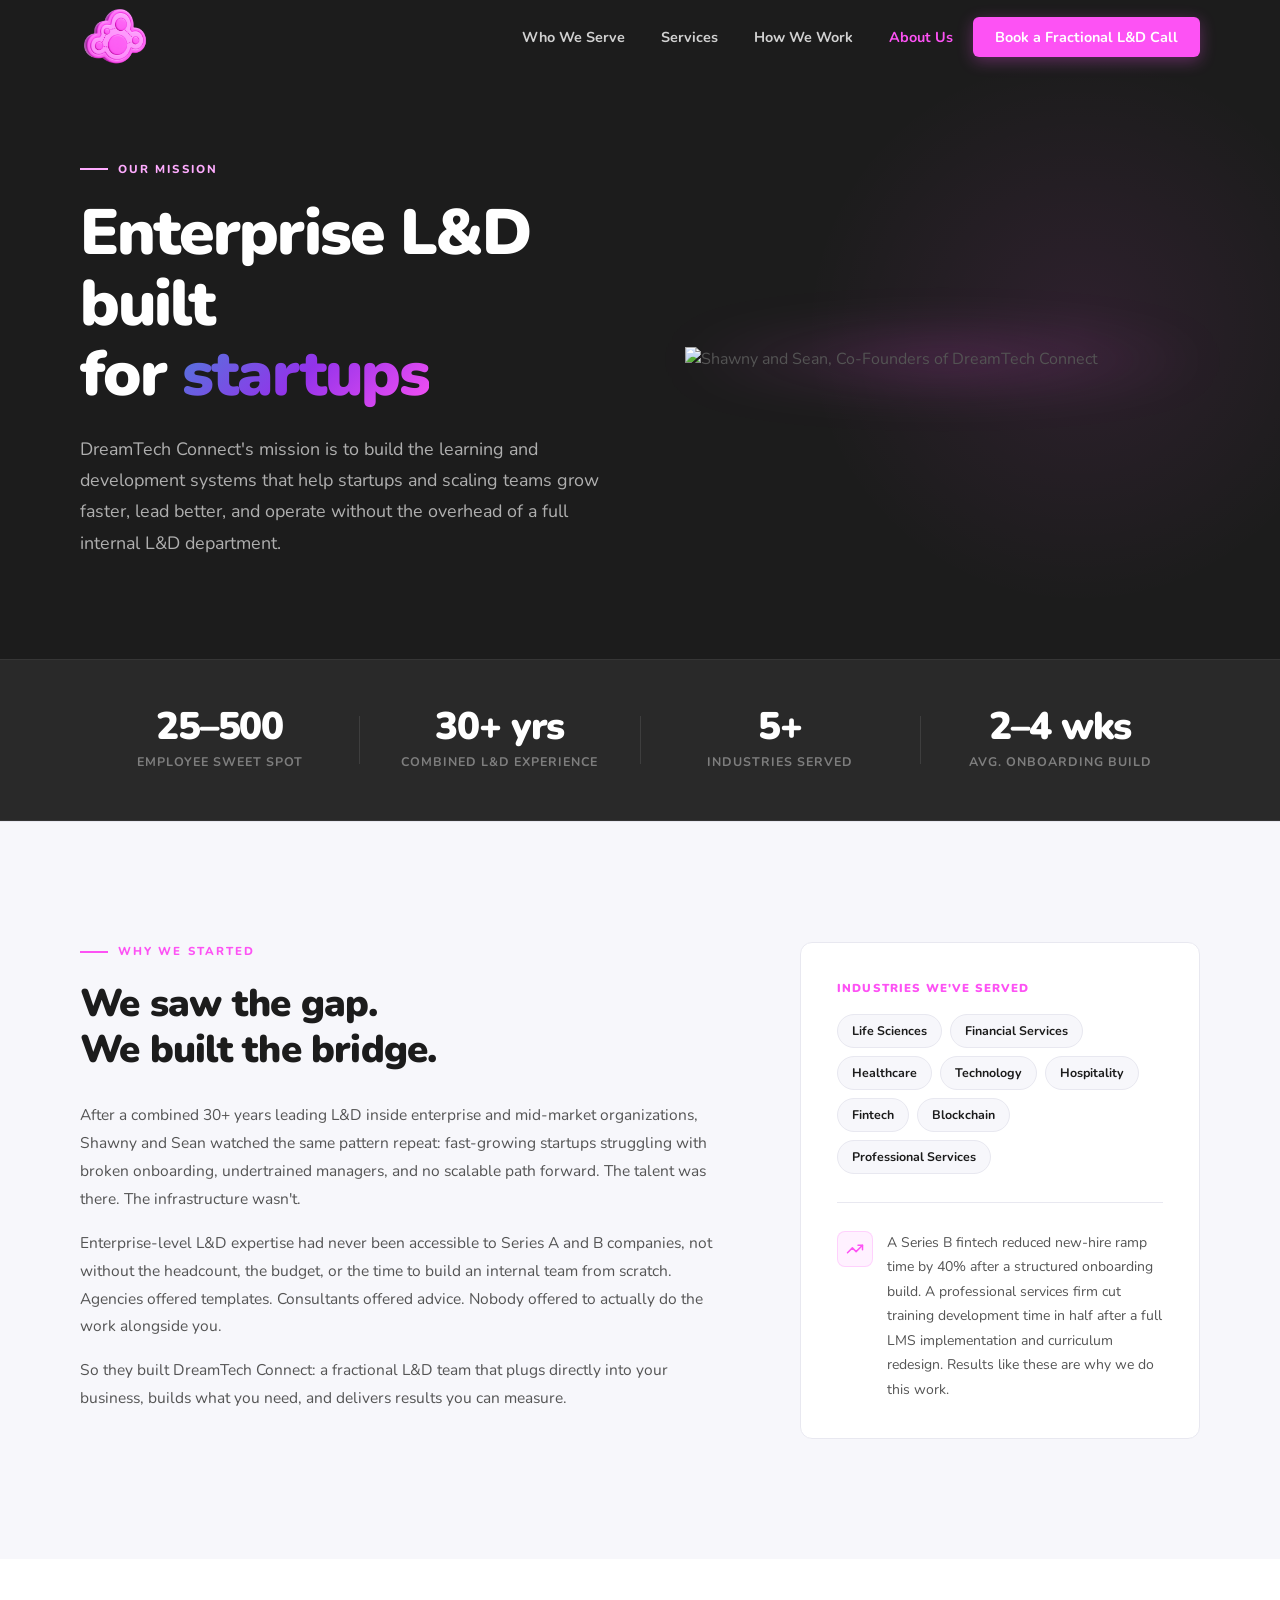
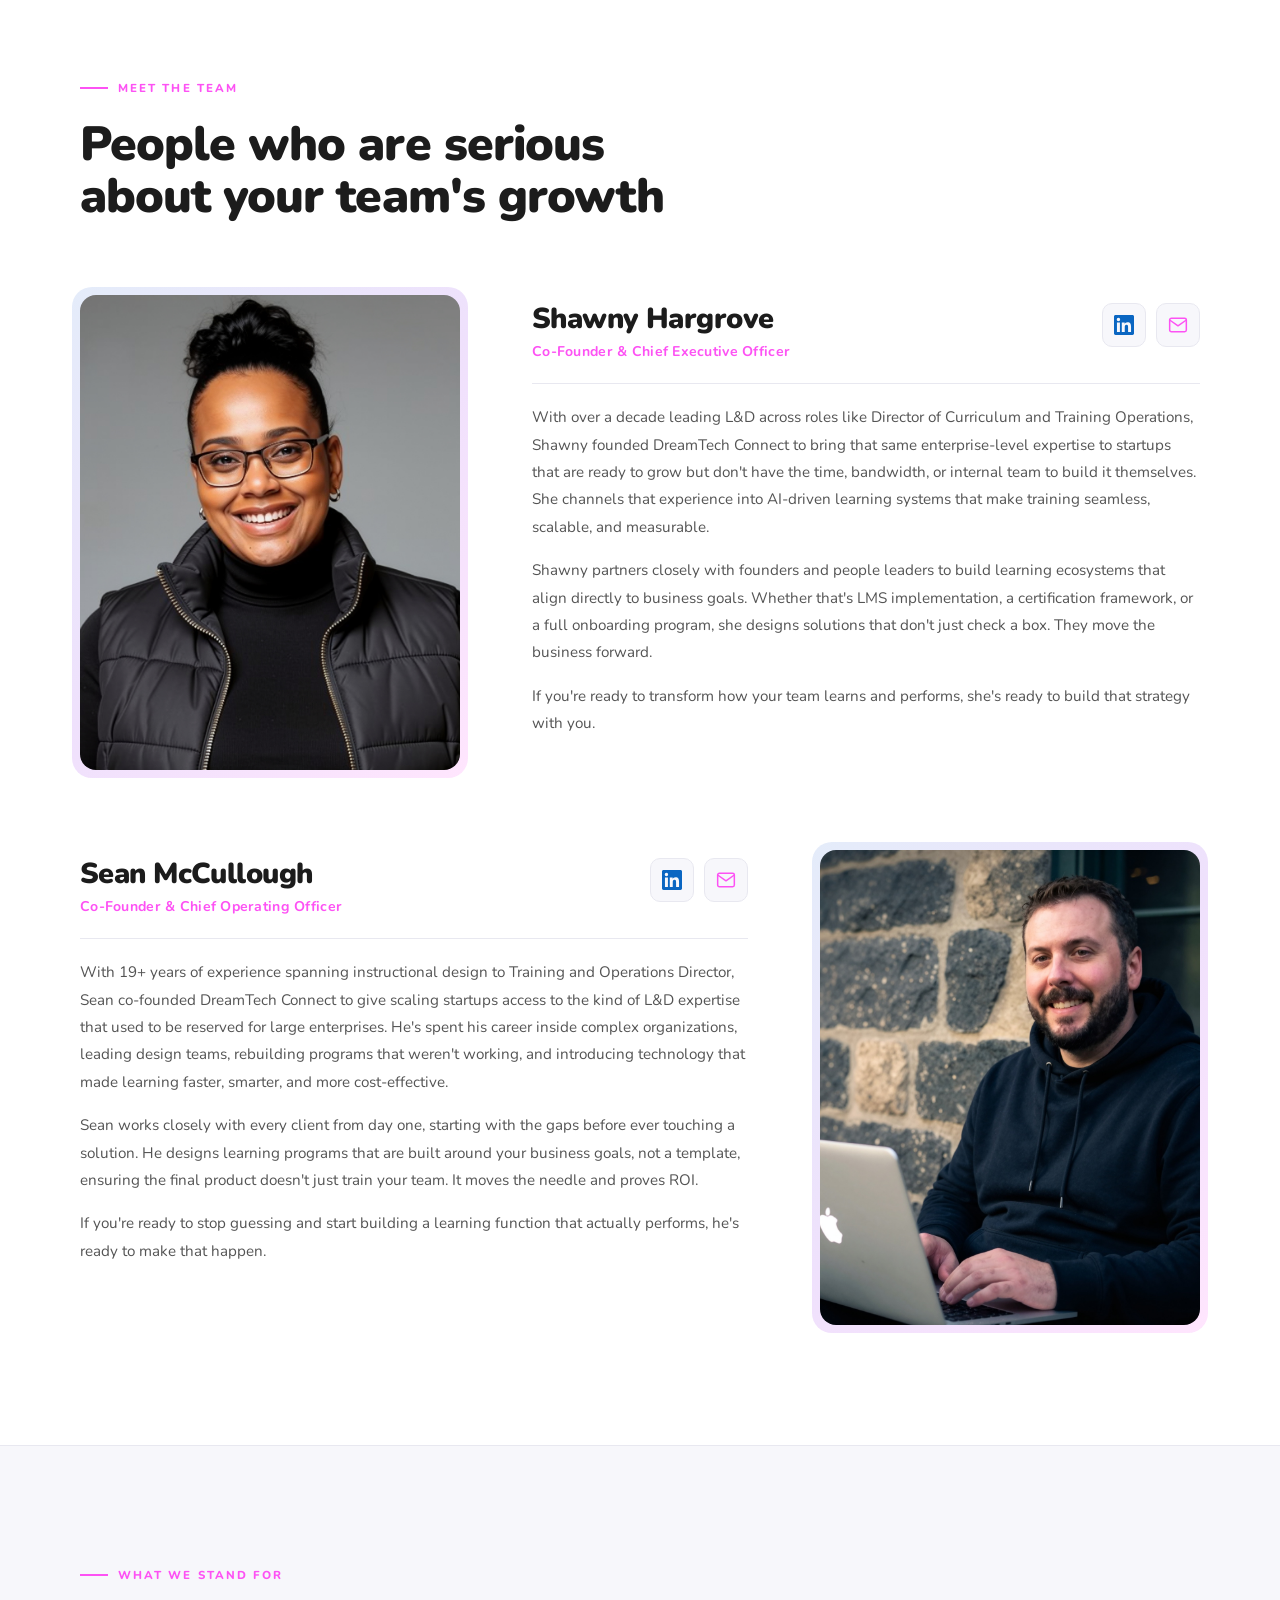
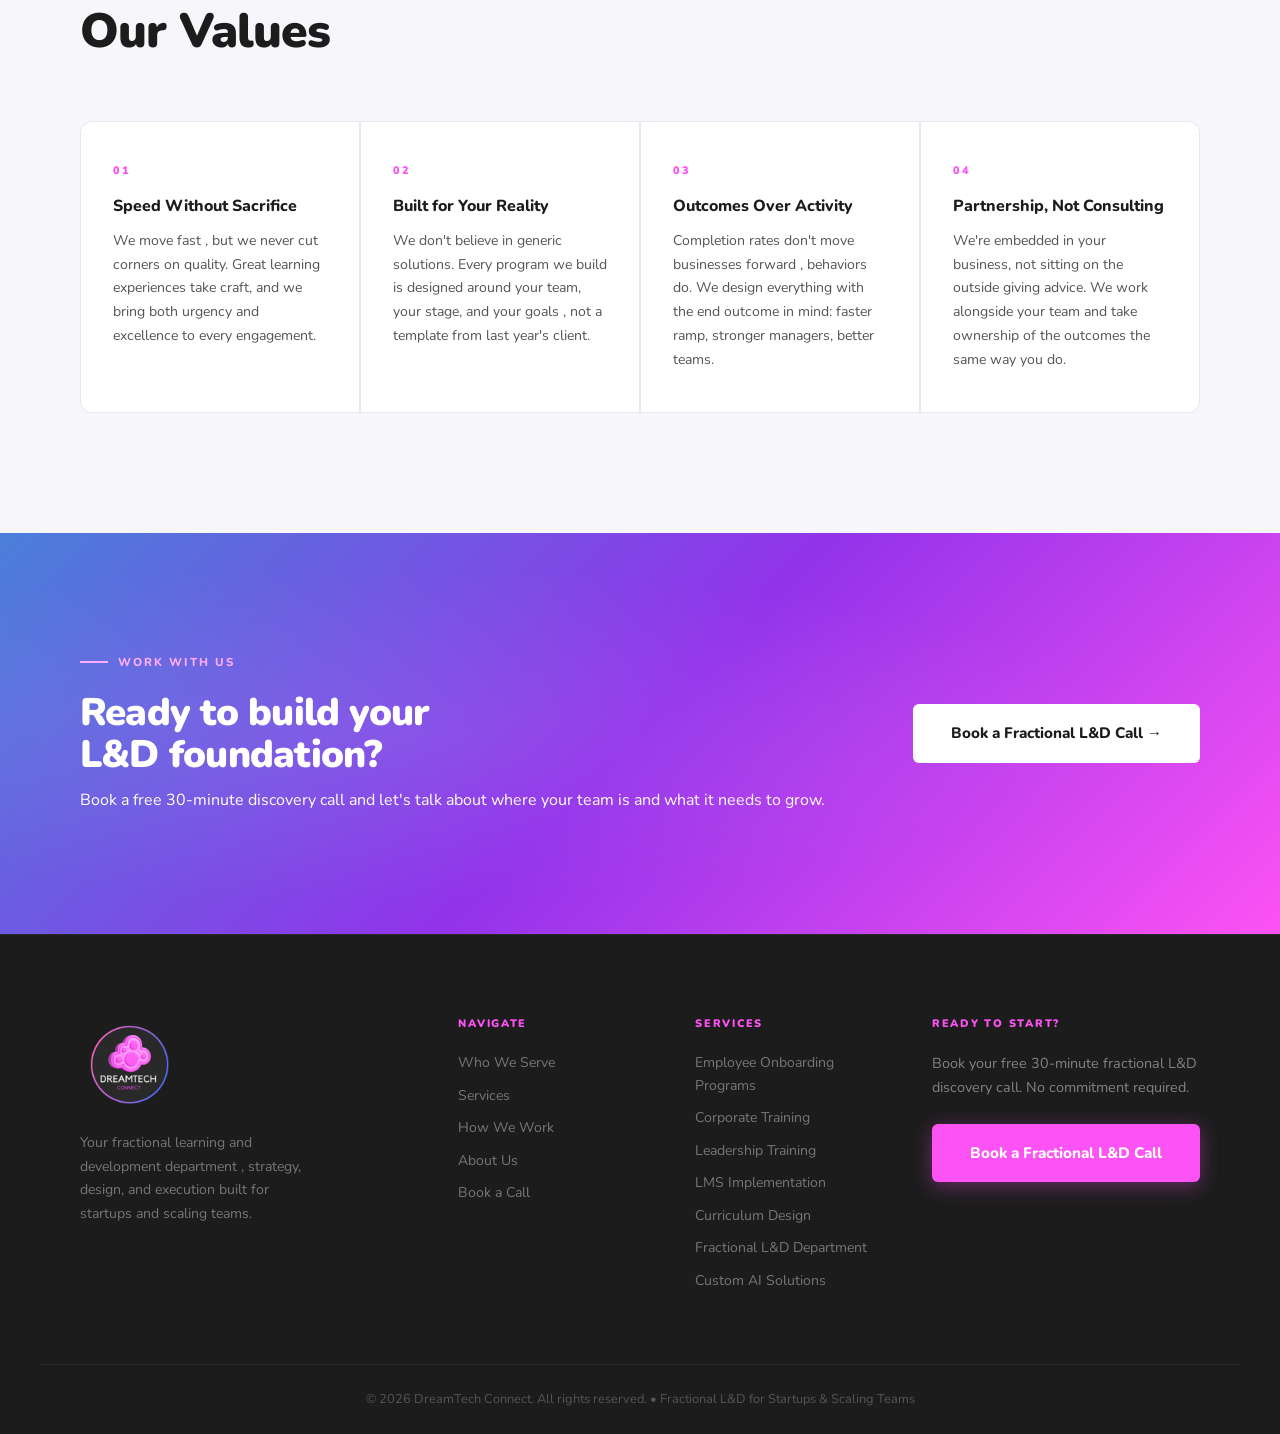
==== about.html @ 6c713206 "Replace healthcare example with professional services outcome Co-Authored-By: Claude Sonnet 4.6 <nor" ====
<!DOCTYPE html>
<html lang="en">
<head>
  <meta charset="UTF-8" />
  <meta name="viewport" content="width=device-width, initial-scale=1.0" />
  <title>About Us | DreamTech Connect</title>
  <meta name="description" content="Meet the team behind DreamTech Connect , fractional L&D experts helping startups and scaling teams build learning infrastructure that drives real growth." />
  <link rel="preconnect" href="https://fonts.googleapis.com" />
  <link rel="preconnect" href="https://fonts.gstatic.com" crossorigin />
  <link href="https://fonts.googleapis.com/css2?family=Nunito:wght@300;400;500;600;700;800;900&display=swap" rel="stylesheet" />
  <link rel="stylesheet" href="Stylesheet.css" />
  <link rel="stylesheet" href="about.css" />
</head>
<body>

  <!-- ===== NAVIGATION ===== -->
  <nav class="nav" id="nav">
    <div class="nav-inner">
      <a href="index.html" class="nav-logo">
        <img src="Images/DTC Logo FrontAngle.png" alt="DreamTech Connect" />
      </a>
      <button class="nav-toggle" id="navToggle" aria-label="Toggle menu">
        <span></span><span></span><span></span>
      </button>
      <ul class="nav-links" id="navLinks">
        <li><a href="index.html#who">Who We Serve</a></li>
        <li><a href="index.html#services">Services</a></li>
        <li><a href="index.html#how">How We Work</a></li>
        <li><a href="about.html" class="active">About Us</a></li>
        <li><a href="index.html#book" class="nav-cta">Book a Fractional L&D Call</a></li>
      </ul>
    </div>
  </nav>

  <!-- ===== PAGE HERO ===== -->
  <section class="about-hero">
    <div class="container about-hero-inner">
      <div class="about-hero-copy">
        <p class="eyebrow">Our Mission</p>
        <h1>Enterprise L&D built<br />for <span class="headline-accent">startups</span></h1>
        <p class="about-hero-sub mission-hero-text">
          DreamTech Connect's mission is to build the learning and development systems that help startups and scaling teams grow faster, lead better, and operate without the overhead of a full internal L&D department.
        </p>
      </div>
      <div class="about-hero-photo slide-in-right">
        <div class="hero-photo-glow"></div>
        <img src="Images/Shawny and Sean With DTC logos.svg" alt="Shawny and Sean, Co-Founders of DreamTech Connect" />
      </div>
    </div>
  </section>

  <div class="mission-strip">
    <div class="container mission-inner">
      <div class="mission-stat">
        <span class="stat-num">25–500</span>
        <span class="stat-label">Employee sweet spot</span>
      </div>
      <div class="mission-divider"></div>
      <div class="mission-stat">
        <span class="stat-num">30+ yrs</span>
        <span class="stat-label">Combined L&D experience</span>
      </div>
      <div class="mission-divider"></div>
      <div class="mission-stat">
        <span class="stat-num">5+</span>
        <span class="stat-label">Industries served</span>
      </div>
      <div class="mission-divider"></div>
      <div class="mission-stat">
        <span class="stat-num">2–4 wks</span>
        <span class="stat-label">Avg. onboarding build</span>
      </div>
    </div>
  </div>

  <!-- ===== FOUNDER STORY ===== -->
  <section class="founder-story reveal">
    <div class="container">
      <div class="founder-story-inner">
        <div class="founder-story-text">
          <p class="eyebrow eyebrow-dark">Why We Started</p>
          <h2>We saw the gap.<br />We built the bridge.</h2>
          <p class="founder-p">After a combined 30+ years leading L&D inside enterprise and mid-market organizations, Shawny and Sean watched the same pattern repeat: fast-growing startups struggling with broken onboarding, undertrained managers, and no scalable path forward. The talent was there. The infrastructure wasn't.</p>
          <p class="founder-p">Enterprise-level L&D expertise had never been accessible to Series A and B companies, not without the headcount, the budget, or the time to build an internal team from scratch. Agencies offered templates. Consultants offered advice. Nobody offered to actually do the work alongside you.</p>
          <p class="founder-p">So they built DreamTech Connect: a fractional L&D team that plugs directly into your business, builds what you need, and delivers results you can measure.</p>
        </div>
        <div class="founder-proof">
          <div class="proof-header">Industries we've served</div>
          <div class="proof-tags">
            <span>Life Sciences</span>
            <span>Financial Services</span>
            <span>Healthcare</span>
            <span>Technology</span>
            <span>Hospitality</span>
            <span>Fintech</span>
            <span>Blockchain</span>
            <span>Professional Services</span>
          </div>
          <div class="proof-outcome">
            <div class="proof-outcome-icon">
              <svg viewBox="0 0 24 24" fill="none" stroke="currentColor" stroke-width="2" stroke-linecap="round" stroke-linejoin="round"><polyline points="22 7 13.5 15.5 8.5 10.5 2 17"/><polyline points="16 7 22 7 22 13"/></svg>
            </div>
            <p>A Series B fintech reduced new-hire ramp time by 40% after a structured onboarding build. A professional services firm cut training development time in half after a full LMS implementation and curriculum redesign. Results like these are why we do this work.</p>
          </div>
        </div>
      </div>
    </div>
  </section>

  <!-- ===== TEAM ===== -->
  <section class="team">
    <div class="container">
      <div class="team-header">
        <p class="eyebrow eyebrow-dark">Meet the Team</p>
        <h2>People who are serious<br />about your team's growth</h2>
      </div>

      <div class="team-grid">

        <!-- SHAWNY -->
        <div class="team-card reveal">
          <div class="team-photo-wrap">
            <img src="Images/Shawny Headshoots.jpeg" alt="Shawny Hargrove, DreamTech Connect" class="team-photo" />
          </div>
          <div class="team-info">
            <div class="team-name-row">
              <div>
                <h3 class="team-name">Shawny Hargrove</h3>
                <p class="team-title">Co-Founder &amp; Chief Executive Officer</p>
              </div>
              <div class="social-btns">
                <a href="https://www.linkedin.com/in/shawnyhargrove/" class="linkedin-btn" aria-label="Shawny Hargrove on LinkedIn" target="_blank" rel="noopener noreferrer">
                  <svg viewBox="0 0 24 24" fill="currentColor"><path d="M20.447 20.452h-3.554v-5.569c0-1.328-.027-3.037-1.852-3.037-1.853 0-2.136 1.445-2.136 2.939v5.667H9.351V9h3.414v1.561h.046c.477-.9 1.637-1.85 3.37-1.85 3.601 0 4.267 2.37 4.267 5.455v6.286zM5.337 7.433a2.062 2.062 0 0 1-2.063-2.065 2.064 2.064 0 1 1 2.063 2.065zm1.782 13.019H3.555V9h3.564v11.452zM22.225 0H1.771C.792 0 0 .774 0 1.729v20.542C0 23.227.792 24 1.771 24h20.451C23.2 24 24 23.227 24 22.271V1.729C24 .774 23.2 0 22.222 0h.003z"/></svg>
                </a>
                <a href="mailto:shawny@dreamtechconnect.io" class="email-btn" aria-label="Email Shawny Hargrove">
                  <svg viewBox="0 0 24 24" fill="none" stroke="currentColor" stroke-width="1.8" stroke-linecap="round" stroke-linejoin="round"><path d="M4 4h16c1.1 0 2 .9 2 2v12c0 1.1-.9 2-2 2H4c-1.1 0-2-.9-2-2V6c0-1.1.9-2 2-2z"/><polyline points="22,6 12,13 2,6"/></svg>
                </a>
              </div>
            </div>
            <p class="team-bio">
              With over a decade leading L&D across roles like Director of Curriculum and Training Operations, Shawny founded DreamTech Connect to bring that same enterprise-level expertise to startups that are ready to grow but don't have the time, bandwidth, or internal team to build it themselves. She channels that experience into AI-driven learning systems that make training seamless, scalable, and measurable.
            </p>
            <p class="team-bio">
              Shawny partners closely with founders and people leaders to build learning ecosystems that align directly to business goals. Whether that's LMS implementation, a certification framework, or a full onboarding program, she designs solutions that don't just check a box. They move the business forward.
            </p>
            <p class="team-bio">
              If you're ready to transform how your team learns and performs, she's ready to build that strategy with you.
            </p>
          </div>
        </div>

        <!-- SEAN -->
        <div class="team-card team-card--reverse reveal">
          <div class="team-photo-wrap">
            <img src="Images/Sean Website Picture.jpeg" alt="Sean, DreamTech Connect" class="team-photo" />
          </div>
          <div class="team-info">
            <div class="team-name-row">
              <div>
                <h3 class="team-name">Sean McCullough</h3>
                <p class="team-title">Co-Founder &amp; Chief Operating Officer</p>
              </div>
              <div class="social-btns">
                <a href="https://www.linkedin.com/in/seanmccullough1/" class="linkedin-btn" aria-label="Sean McCullough on LinkedIn" target="_blank" rel="noopener noreferrer">
                  <svg viewBox="0 0 24 24" fill="currentColor"><path d="M20.447 20.452h-3.554v-5.569c0-1.328-.027-3.037-1.852-3.037-1.853 0-2.136 1.445-2.136 2.939v5.667H9.351V9h3.414v1.561h.046c.477-.9 1.637-1.85 3.37-1.85 3.601 0 4.267 2.37 4.267 5.455v6.286zM5.337 7.433a2.062 2.062 0 0 1-2.063-2.065 2.064 2.064 0 1 1 2.063 2.065zm1.782 13.019H3.555V9h3.564v11.452zM22.225 0H1.771C.792 0 0 .774 0 1.729v20.542C0 23.227.792 24 1.771 24h20.451C23.2 24 24 23.227 24 22.271V1.729C24 .774 23.2 0 22.222 0h.003z"/></svg>
                </a>
                <a href="mailto:sean@dreamtechconnect.io" class="email-btn" aria-label="Email Sean McCullough">
                  <svg viewBox="0 0 24 24" fill="none" stroke="currentColor" stroke-width="1.8" stroke-linecap="round" stroke-linejoin="round"><path d="M4 4h16c1.1 0 2 .9 2 2v12c0 1.1-.9 2-2 2H4c-1.1 0-2-.9-2-2V6c0-1.1.9-2 2-2z"/><polyline points="22,6 12,13 2,6"/></svg>
                </a>
              </div>
            </div>
            <p class="team-bio">
              With 19+ years of experience spanning instructional design to Training and Operations Director, Sean co-founded DreamTech Connect to give scaling startups access to the kind of L&D expertise that used to be reserved for large enterprises. He's spent his career inside complex organizations, leading design teams, rebuilding programs that weren't working, and introducing technology that made learning faster, smarter, and more cost-effective.
            </p>
            <p class="team-bio">
              Sean works closely with every client from day one, starting with the gaps before ever touching a solution. He designs learning programs that are built around your business goals, not a template, ensuring the final product doesn't just train your team. It moves the needle and proves ROI.
            </p>
            <p class="team-bio">
              If you're ready to stop guessing and start building a learning function that actually performs, he's ready to make that happen.
            </p>
          </div>
        </div>

      </div>
    </div>
  </section>

  <!-- ===== OUR VALUES ===== -->
  <section class="values">
    <div class="container">
      <div class="values-header">
        <p class="eyebrow eyebrow-dark">What We Stand For</p>
        <h2>Our Values</h2>
      </div>
      <div class="values-grid">

        <div class="value-item reveal">
          <div class="value-num">01</div>
          <h3>Speed Without Sacrifice</h3>
          <p>We move fast , but we never cut corners on quality. Great learning experiences take craft, and we bring both urgency and excellence to every engagement.</p>
        </div>

        <div class="value-item reveal">
          <div class="value-num">02</div>
          <h3>Built for Your Reality</h3>
          <p>We don't believe in generic solutions. Every program we build is designed around your team, your stage, and your goals , not a template from last year's client.</p>
        </div>

        <div class="value-item reveal">
          <div class="value-num">03</div>
          <h3>Outcomes Over Activity</h3>
          <p>Completion rates don't move businesses forward , behaviors do. We design everything with the end outcome in mind: faster ramp, stronger managers, better teams.</p>
        </div>

        <div class="value-item reveal">
          <div class="value-num">04</div>
          <h3>Partnership, Not Consulting</h3>
          <p>We're embedded in your business, not sitting on the outside giving advice. We work alongside your team and take ownership of the outcomes the same way you do.</p>
        </div>

      </div>
    </div>
  </section>

  <!-- ===== CTA ===== -->
  <section class="about-cta">
    <div class="container about-cta-inner">
      <div>
        <p class="eyebrow">Work With Us</p>
        <h2>Ready to build your<br />L&amp;D foundation?</h2>
        <p style="color: #ffffff;">Book a free 30-minute discovery call and let's talk about where your team is and what it needs to grow.</p>
      </div>
      <a href="index.html#book" class="btn btn-white">Book a Fractional L&amp;D Call &rarr;</a>
    </div>
  </section>

  <!-- ===== FOOTER ===== -->
  <footer class="footer">
    <div class="container footer-inner">
      <div class="footer-brand">
        <img src="Images/This the One! DTC Logo.png" alt="DreamTech Connect" />
        <p>Your fractional learning and development department , strategy, design, and execution built for startups and scaling teams.</p>
      </div>
      <div class="footer-col">
        <h4>Navigate</h4>
        <ul>
          <li><a href="index.html#who">Who We Serve</a></li>
          <li><a href="index.html#services">Services</a></li>
          <li><a href="index.html#how">How We Work</a></li>
          <li><a href="about.html">About Us</a></li>
          <li><a href="index.html#book">Book a Call</a></li>
        </ul>
      </div>
      <div class="footer-col">
        <h4>Services</h4>
        <ul>
          <li>Employee Onboarding Programs</li>
          <li>Corporate Training</li>
          <li>Leadership Training</li>
          <li>LMS Implementation</li>
          <li>Curriculum Design</li>
          <li>Fractional L&amp;D Department</li>
          <li>Custom AI Solutions</li>
        </ul>
      </div>
      <div class="footer-col footer-cta-col">
        <h4>Ready to Start?</h4>
        <p>Book your free 30-minute fractional L&D discovery call. No commitment required.</p>
        <a href="index.html#book" class="btn btn-pink">Book a Fractional L&amp;D Call</a>
      </div>
    </div>
    <div class="footer-bottom">
      <div class="container">
        <p>&copy; 2026 DreamTech Connect. All rights reserved. &bull; Fractional L&D for Startups &amp; Scaling Teams</p>
      </div>
    </div>
  </footer>

  <script>
    const nav = document.getElementById('nav');
    window.addEventListener('scroll', () => {
      nav.classList.toggle('scrolled', window.scrollY > 40);
    });
    // On about page, nav starts scrolled (white bg) since hero is not dark
    nav.classList.add('scrolled');

    const toggle = document.getElementById('navToggle');
    const links = document.getElementById('navLinks');
    toggle.addEventListener('click', () => {
      links.classList.toggle('open');
      toggle.classList.toggle('active');
    });
    document.querySelectorAll('.nav-links a').forEach(a => {
      a.addEventListener('click', () => {
        links.classList.remove('open');
        toggle.classList.remove('active');
      });
    });

    const observer = new IntersectionObserver(entries => {
      entries.forEach(e => {
        if (e.isIntersecting) {
          e.target.classList.add('visible');
          observer.unobserve(e.target);
        }
      });
    }, { threshold: 0.1 });
    document.querySelectorAll('.reveal, .slide-in-right').forEach(el => observer.observe(el));
  </script>

</body>
</html>
---- Stylesheet.css ----
/* =============================================
   DREAMTECH CONNECT — Premium Redesign
   Colors: #fd52f4 | #ffacff | #292929 | #545454
   Font: Nunito
   ============================================= */

/* ---- RESET ---- */
*, *::before, *::after { box-sizing: border-box; margin: 0; padding: 0; }
html { scroll-behavior: smooth; }
img { max-width: 100%; display: block; }
a { text-decoration: none; color: inherit; }
ul { list-style: none; }

/* ---- TOKENS ---- */
:root {
  --pink:         #fd52f4;
  --pink-light:   #ffacff;
  --dark:         #1c1c1c;
  --dark-2:       #292929;
  --text:         #545454;
  --text-light:   #888899;
  --white:        #ffffff;
  --off-white:    #f7f7fb;
  --border:       #e8e8f0;
  --grad:         linear-gradient(135deg, #4a7fda 0%, #9333ea 50%, #fd52f4 100%);

  --font:         'Nunito', 'Helvetica Neue', Arial, sans-serif;
  --radius:       12px;
  --ease:         cubic-bezier(0.4, 0, 0.2, 1);
  --section:      120px;
  --container:    1200px;
}

body {
  font-family: var(--font);
  color: var(--text);
  background: var(--white);
  line-height: 1.6;
  -webkit-font-smoothing: antialiased;
  overflow-x: hidden;
}

/* ---- CONTAINER ---- */
.container {
  max-width: var(--container);
  margin: 0 auto;
  padding: 0 40px;
}

/* ---- EYEBROW ---- */
.eyebrow {
  display: flex;
  align-items: center;
  gap: 10px;
  font-size: 0.72rem;
  font-weight: 800;
  letter-spacing: 0.18em;
  text-transform: uppercase;
  color: var(--pink-light);
  margin-bottom: 20px;
}
.eyebrow::before {
  content: '';
  display: block;
  width: 28px;
  height: 2px;
  background: var(--pink);
  flex-shrink: 0;
}
.eyebrow-dark {
  color: var(--pink);
}

/* ---- HEADINGS ---- */
h2 {
  font-size: clamp(2rem, 4vw, 3rem);
  font-weight: 900;
  color: var(--dark);
  line-height: 1.1;
  letter-spacing: -0.02em;
}

/* ---- BUTTONS ---- */
.btn {
  display: inline-flex;
  align-items: center;
  justify-content: center;
  padding: 15px 36px;
  font-family: var(--font);
  font-size: 0.95rem;
  font-weight: 800;
  border-radius: 6px;
  cursor: pointer;
  border: 2px solid transparent;
  transition: all 0.25s var(--ease);
  white-space: nowrap;
}

.btn-white {
  background: var(--white);
  color: var(--dark);
}
.btn-white:hover {
  background: var(--off-white);
  transform: translateY(-2px);
  box-shadow: 0 8px 32px rgba(0,0,0,0.15);
}

.btn-ghost {
  background: transparent;
  color: rgba(255,255,255,0.85);
  border-color: rgba(255,255,255,0.3);
}
.btn-ghost:hover {
  border-color: rgba(255,255,255,0.7);
  color: var(--white);
  background: rgba(255,255,255,0.07);
}

.btn-pink {
  background: var(--pink);
  color: var(--white);
  box-shadow: 0 4px 20px rgba(253,82,244,0.35);
}
.btn-pink:hover {
  transform: translateY(-2px);
  box-shadow: 0 10px 36px rgba(253,82,244,0.5);
  background: #e040e8;
}

.btn.full-width { width: 100%; }

/* ---- LINK ARROW ---- */
.link-arrow {
  display: inline-flex;
  align-items: center;
  font-size: 0.95rem;
  font-weight: 800;
  color: var(--pink);
  transition: gap 0.2s var(--ease);
  gap: 6px;
}
.link-arrow:hover { gap: 12px; }

/* ---- REVEAL ANIMATION ---- */
.reveal {
  opacity: 0;
  transform: translateY(28px);
  transition: opacity 0.6s var(--ease), transform 0.6s var(--ease);
}
.reveal.visible {
  opacity: 1;
  transform: translateY(0);
}
.reveal:nth-child(2) { transition-delay: 0.1s; }
.reveal:nth-child(3) { transition-delay: 0.2s; }
.reveal:nth-child(4) { transition-delay: 0.05s; }
.reveal:nth-child(5) { transition-delay: 0.15s; }
.reveal:nth-child(6) { transition-delay: 0.25s; }


/* ==============================================
   NAVIGATION
   ============================================== */
.nav {
  position: fixed;
  top: 0; left: 0; right: 0;
  z-index: 100;
  height: 76px;
  display: flex;
  align-items: center;
  background: rgba(28, 28, 28, 0.0);
  transition: background 0.4s var(--ease), box-shadow 0.4s var(--ease);
}

.nav.scrolled {
  background: rgba(255, 255, 255, 0.96);
  backdrop-filter: blur(16px);
  -webkit-backdrop-filter: blur(16px);
  box-shadow: 0 1px 0 var(--border);
}

/* Logo: white on dark hero, dark once scrolled */
.nav-logo img {
  height: 72px;
  width: auto;
  filter: brightness(1);
  transition: filter 0.3s;
}
.nav.scrolled .nav-logo img {
  filter: brightness(1);
}

.nav-inner {
  max-width: var(--container);
  margin: 0 auto;
  padding: 0 40px;
  width: 100%;
  display: flex;
  align-items: center;
  justify-content: space-between;
  gap: 32px;
}

.nav-links {
  display: flex;
  align-items: center;
  gap: 4px;
}

.nav-links li a {
  font-size: 0.9rem;
  font-weight: 700;
  color: rgba(255,255,255,0.8);
  padding: 8px 16px;
  border-radius: 6px;
  transition: all 0.2s var(--ease);
}
.nav-links li a:hover {
  color: var(--white);
  background: rgba(255,255,255,0.1);
}

/* Once scrolled, invert link colors */
.nav.scrolled .nav-links li a {
  color: var(--text);
}
.nav.scrolled .nav-links li a:hover {
  color: var(--dark);
  background: var(--off-white);
}

.nav-cta {
  background: var(--pink) !important;
  color: var(--white) !important;
  padding: 10px 22px !important;
  border-radius: 6px !important;
  box-shadow: 0 4px 16px rgba(253,82,244,0.3);
}
.nav-cta:hover {
  background: #e040e8 !important;
  box-shadow: 0 6px 24px rgba(253,82,244,0.45) !important;
  transform: translateY(-1px);
}

.nav-toggle {
  display: none;
  flex-direction: column;
  gap: 5px;
  background: none;
  border: none;
  cursor: pointer;
  padding: 4px;
}
.nav-toggle span {
  display: block;
  width: 22px;
  height: 2px;
  background: var(--white);
  border-radius: 2px;
  transition: all 0.25s var(--ease);
}
.nav.scrolled .nav-toggle span { background: var(--dark); }
.nav-toggle.active span:nth-child(1) { transform: translateY(7px) rotate(45deg); }
.nav-toggle.active span:nth-child(2) { opacity: 0; }
.nav-toggle.active span:nth-child(3) { transform: translateY(-7px) rotate(-45deg); }


/* ==============================================
   HERO
   ============================================== */
.hero {
  min-height: 100vh;
  background: var(--dark);
  display: flex;
  flex-direction: column;
  justify-content: center;
  padding: 120px 40px 80px;
  position: relative;
  overflow: hidden;
}

/* Subtle gradient blob behind logo */
.hero-bg-glow {
  position: absolute;
  width: 700px;
  height: 700px;
  border-radius: 50%;
  background: radial-gradient(circle, rgba(253,82,244,0.1) 0%, rgba(147,51,234,0.06) 40%, transparent 70%);
  right: -100px;
  top: 50%;
  transform: translateY(-50%);
  pointer-events: none;
}

.hero-inner {
  max-width: var(--container);
  margin: 0 auto;
  width: 100%;
  display: flex;
  align-items: center;
  gap: 80px;
}

.hero-copy {
  flex: 1 1 55%;
}

.hero-copy h1 {
  font-size: clamp(3rem, 5.5vw, 5rem);
  font-weight: 900;
  color: var(--white);
  line-height: 1.08;
  letter-spacing: -0.03em;
  margin-bottom: 28px;
}

.dot { color: var(--pink); }

.headline-accent {
  background: var(--grad);
  -webkit-background-clip: text;
  -webkit-text-fill-color: transparent;
  background-clip: text;
}

.hero-sub {
  font-size: 1.1rem;
  color: rgba(255,255,255,0.65);
  line-height: 1.75;
  max-width: 480px;
  margin-bottom: 40px;
}

.hero-actions {
  display: flex;
  align-items: center;
  gap: 16px;
  flex-wrap: wrap;
}

.hero-visual {
  flex: 0 0 auto;
  position: relative;
  display: flex;
  align-items: center;
  justify-content: center;
}

.hero-glow-ring {
  position: absolute;
  width: 340px;
  height: 340px;
  border-radius: 50%;
  border: 1px solid rgba(253,82,244,0.2);
  box-shadow:
    0 0 60px rgba(253,82,244,0.15),
    inset 0 0 60px rgba(253,82,244,0.05);
}

.hero-logo {
  width: 260px;
  height: 260px;
  object-fit: contain;
  position: relative;
  z-index: 1;
  filter: drop-shadow(0 0 48px rgba(253,82,244,0.3));
}

.hero-scroll-hint {
  position: absolute;
  bottom: 36px;
  left: 50%;
  transform: translateX(-50%);
  display: flex;
  flex-direction: column;
  align-items: center;
  gap: 10px;
}
.hero-scroll-hint span {
  font-size: 0.68rem;
  font-weight: 800;
  letter-spacing: 0.2em;
  text-transform: uppercase;
  color: rgba(255,255,255,0.35);
}
.scroll-line {
  width: 1px;
  height: 48px;
  background: linear-gradient(to bottom, rgba(255,255,255,0.35), transparent);
  animation: scrollDrop 1.8s ease-in-out infinite;
}
@keyframes scrollDrop {
  0%, 100% { transform: scaleY(1); opacity: 1; }
  50% { transform: scaleY(0.5); opacity: 0.4; }
}


/* ==============================================
   MARQUEE STRIP
   ============================================== */
.marquee-wrap {
  background: var(--dark-2);
  border-top: 1px solid rgba(255,255,255,0.06);
  border-bottom: 1px solid rgba(255,255,255,0.06);
  overflow: hidden;
  padding: 16px 0;
  white-space: nowrap;
}

.marquee-track {
  display: inline-flex;
  gap: 0;
  animation: marquee 28s linear infinite;
}

.marquee-track span {
  font-size: 0.78rem;
  font-weight: 800;
  letter-spacing: 0.12em;
  text-transform: uppercase;
  color: rgba(255,255,255,0.35);
  padding: 0 28px;
}
.marquee-track .sep {
  color: var(--pink);
  opacity: 0.5;
  padding: 0;
}

@keyframes marquee {
  from { transform: translateX(0); }
  to   { transform: translateX(-50%); }
}


/* ==============================================
   THE PROBLEM
   ============================================== */
.problem {
  padding: var(--section) 0;
  background: var(--white);
}

.problem-inner {
  display: grid;
  grid-template-columns: 1fr 1fr;
  gap: 100px;
  align-items: start;
}

.problem-left h2 {
  font-size: clamp(2rem, 3.5vw, 2.8rem);
  color: var(--dark);
  margin-bottom: 24px;
}
.problem-left h2 em {
  font-style: italic;
  background: var(--grad);
  -webkit-background-clip: text;
  -webkit-text-fill-color: transparent;
  background-clip: text;
}

.problem-statement {
  font-size: 1.05rem;
  color: var(--text);
  line-height: 1.75;
  margin-bottom: 32px;
  max-width: 420px;
}

.problem-right {
  display: flex;
  flex-direction: column;
  gap: 0;
}

.problem-item {
  display: flex;
  gap: 24px;
  padding: 32px 0;
  border-bottom: 1px solid var(--border);
}
.problem-item:first-child { border-top: 1px solid var(--border); }

.problem-num {
  font-size: 0.7rem;
  font-weight: 900;
  letter-spacing: 0.1em;
  color: var(--pink);
  padding-top: 4px;
  flex-shrink: 0;
  width: 24px;
}

.problem-text h3 {
  font-size: 1rem;
  font-weight: 800;
  color: var(--dark);
  margin-bottom: 8px;
}
.problem-text p {
  font-size: 0.9rem;
  color: var(--text);
  line-height: 1.7;
}


/* ==============================================
   SERVICES
   ============================================== */
.services {
  padding: var(--section) 0;
  background: var(--off-white);
  border-top: 1px solid var(--border);
}

.services-header {
  display: flex;
  align-items: flex-start;
  justify-content: space-between;
  gap: 60px;
  margin-bottom: 72px;
}

.services-header h2 { flex-shrink: 0; }

.services-intro {
  font-size: 1.05rem;
  color: var(--text);
  line-height: 1.75;
  max-width: 480px;
  padding-top: 40px;
}

.services-grid {
  display: grid;
  grid-template-columns: repeat(3, 1fr);
  gap: 2px;
  background: var(--border);
  border: 1px solid var(--border);
  border-radius: var(--radius);
  overflow: hidden;
  margin-bottom: 2px;
}

.service-item {
  background: var(--white);
  padding: 44px 36px;
  position: relative;
  transition: background 0.2s var(--ease);
}
.service-item:hover {
  background: #fdf5ff;
}

.service-num {
  font-size: 0.68rem;
  font-weight: 900;
  letter-spacing: 0.14em;
  color: var(--pink);
  margin-bottom: 16px;
}

.service-item h3 {
  font-size: 1.05rem;
  font-weight: 800;
  color: var(--dark);
  line-height: 1.3;
  margin-bottom: 12px;
}

.service-item > p {
  font-size: 0.88rem;
  color: var(--text);
  line-height: 1.7;
}

.service-badge {
  position: absolute;
  top: 20px;
  right: 20px;
  font-size: 0.65rem;
  font-weight: 900;
  letter-spacing: 0.1em;
  text-transform: uppercase;
  color: var(--pink);
  background: rgba(253,82,244,0.08);
  padding: 4px 12px;
  border-radius: 50px;
  border: 1px solid rgba(253,82,244,0.2);
}

/* AI Card — featured, full-width, dark */
.ai-service {
  background: var(--dark);
  border-radius: var(--radius);
  padding: 56px 60px;
  display: grid;
  grid-template-columns: 1fr 1fr;
  gap: 80px;
  align-items: center;
  margin-top: 24px;
  position: relative;
  overflow: hidden;
}

.ai-service::before {
  content: '';
  position: absolute;
  width: 500px; height: 500px;
  border-radius: 50%;
  background: radial-gradient(circle, rgba(253,82,244,0.1) 0%, transparent 65%);
  right: -100px; top: 50%;
  transform: translateY(-50%);
  pointer-events: none;
}

.ai-service .service-num {
  color: var(--pink);
  margin-bottom: 12px;
}

.ai-service-left h3 {
  font-size: clamp(1.3rem, 2vw, 1.7rem);
  font-weight: 900;
  color: var(--white);
  line-height: 1.25;
  letter-spacing: -0.02em;
  margin-bottom: 16px;
}

.ai-service-left > p {
  font-size: 0.95rem;
  color: rgba(255,255,255,0.6);
  line-height: 1.75;
}

.ai-service-right ul {
  display: flex;
  flex-direction: column;
  gap: 14px;
  margin-bottom: 36px;
}

.ai-service-right li {
  font-size: 0.9rem;
  color: rgba(255,255,255,0.65);
  padding-left: 20px;
  position: relative;
  line-height: 1.5;
}
.ai-service-right li::before {
  content: '';
  position: absolute;
  left: 0;
  top: 9px;
  width: 6px;
  height: 6px;
  border-radius: 50%;
  background: var(--pink);
}


/* ==============================================
   WHY DREAMTECH
   ============================================== */
.why {
  padding: var(--section) 0;
  background: var(--dark);
  position: relative;
  overflow: hidden;
}

.why::before {
  content: '';
  position: absolute;
  width: 800px; height: 800px;
  border-radius: 50%;
  background: radial-gradient(circle, rgba(253,82,244,0.05) 0%, transparent 65%);
  left: -300px; top: 50%;
  transform: translateY(-50%);
  pointer-events: none;
}

.why-header {
  margin-bottom: 72px;
  display: flex;
  gap: 100px;
  align-items: flex-end;
}

.why-header h2 {
  color: var(--white);
  font-size: clamp(2rem, 3.5vw, 2.8rem);
  flex-shrink: 0;
}

.why-grid {
  display: grid;
  grid-template-columns: repeat(3, 1fr);
  gap: 1px;
  background: rgba(255,255,255,0.06);
  border: 1px solid rgba(255,255,255,0.06);
  border-radius: var(--radius);
  overflow: hidden;
}

.why-item {
  background: var(--dark);
  padding: 44px 36px;
  transition: background 0.2s var(--ease);
}
.why-item:hover {
  background: #242424;
}

.why-icon {
  width: 40px;
  height: 40px;
  color: var(--pink);
  margin-bottom: 20px;
}
.why-icon svg {
  width: 100%;
  height: 100%;
}

.why-item h3 {
  font-size: 1rem;
  font-weight: 800;
  color: var(--white);
  margin-bottom: 10px;
  line-height: 1.3;
}

.why-item p {
  font-size: 0.88rem;
  color: rgba(255,255,255,0.5);
  line-height: 1.7;
}


/* ==============================================
   BOOK A CALL
   ============================================== */
.book {
  padding: var(--section) 0;
  background: var(--white);
  border-top: 1px solid var(--border);
}

.book-inner {
  display: grid;
  grid-template-columns: 1fr 1.1fr;
  gap: 100px;
  align-items: start;
}

.book-copy h2 {
  font-size: clamp(2rem, 3.5vw, 2.8rem);
  margin-bottom: 20px;
}

.book-copy > p {
  font-size: 1rem;
  color: var(--text);
  line-height: 1.75;
  margin-bottom: 36px;
}

.book-checklist {
  display: flex;
  flex-direction: column;
  gap: 14px;
}

.book-checklist li {
  display: flex;
  align-items: center;
  gap: 12px;
  font-size: 0.95rem;
  font-weight: 700;
  color: var(--dark);
}
.book-checklist li svg {
  width: 20px;
  height: 20px;
  flex-shrink: 0;
}

/* Form */
.book-form {
  background: var(--off-white);
  border: 1px solid var(--border);
  border-radius: var(--radius);
  padding: 44px 40px;
  display: flex;
  flex-direction: column;
  gap: 20px;
}

.form-row {
  display: grid;
  grid-template-columns: 1fr 1fr;
  gap: 16px;
}

.form-group {
  display: flex;
  flex-direction: column;
  gap: 6px;
}

.form-group label {
  font-size: 0.8rem;
  font-weight: 800;
  letter-spacing: 0.04em;
  color: var(--dark);
  text-transform: uppercase;
}

.form-group input,
.form-group select,
.form-group textarea {
  font-family: var(--font);
  font-size: 0.95rem;
  color: var(--dark);
  background: var(--white);
  border: 1.5px solid var(--border);
  border-radius: 8px;
  padding: 13px 16px;
  outline: none;
  transition: border-color 0.2s var(--ease), box-shadow 0.2s var(--ease);
  resize: vertical;
  appearance: none;
  -webkit-appearance: none;
}

.form-group select {
  background-image: url("data:image/svg+xml,%3Csvg xmlns='http://www.w3.org/2000/svg' width='12' height='8' viewBox='0 0 12 8'%3E%3Cpath d='M1 1l5 5 5-5' stroke='%23888899' stroke-width='1.5' fill='none' stroke-linecap='round'/%3E%3C/svg%3E");
  background-repeat: no-repeat;
  background-position: right 14px center;
  padding-right: 40px;
  cursor: pointer;
}

.form-group input:focus,
.form-group select:focus,
.form-group textarea:focus {
  border-color: var(--pink);
  box-shadow: 0 0 0 3px rgba(253,82,244,0.1);
}

.form-group input::placeholder,
.form-group textarea::placeholder {
  color: #bbb;
}


/* ==============================================
   FOOTER
   ============================================== */
.footer {
  background: var(--dark);
  border-top: 1px solid rgba(255,255,255,0.06);
}

.footer-inner {
  display: grid;
  grid-template-columns: 1.8fr 1fr 1fr 1.4fr;
  gap: 60px;
  padding: 80px 40px 72px;
  max-width: var(--container);
  margin: 0 auto;
  border-bottom: 1px solid rgba(255,255,255,0.06);
}

.footer-brand img {
  height: 96px;
  width: auto;
  margin-bottom: 20px;
}

.footer-brand p {
  font-size: 0.88rem;
  color: rgba(255,255,255,0.4);
  line-height: 1.7;
  max-width: 240px;
}

.footer-col h4 {
  font-size: 0.68rem;
  font-weight: 900;
  letter-spacing: 0.16em;
  text-transform: uppercase;
  color: var(--pink);
  margin-bottom: 20px;
}

.footer-col ul {
  display: flex;
  flex-direction: column;
  gap: 10px;
}

.footer-col ul li,
.footer-col ul li a {
  font-size: 0.88rem;
  color: rgba(255,255,255,0.4);
  transition: color 0.2s;
}
.footer-col ul li a:hover { color: rgba(255,255,255,0.8); }

.footer-cta-col p {
  font-size: 0.9rem;
  color: rgba(255,255,255,0.45);
  line-height: 1.65;
  margin-bottom: 24px;
}

.footer-bottom {
  padding: 24px 40px;
}

.footer-bottom p {
  font-size: 0.8rem;
  color: rgba(255,255,255,0.25);
  text-align: center;
}


/* ==============================================
   HERO — additional elements
   ============================================== */
.hero-value-prop {
  font-size: 1.05rem;
  color: rgba(255,255,255,0.7);
  line-height: 1.7;
  max-width: 500px;
  margin-bottom: 12px;
}
.hero-value-prop strong {
  color: rgba(255,255,255,0.9);
  font-weight: 800;
}
.hero-outcome {
  font-size: 0.9rem;
  color: var(--pink-light);
  font-weight: 700;
  font-style: italic;
  margin-bottom: 36px;
  max-width: 460px;
}
.hero-cta-note {
  font-size: 0.78rem;
  color: rgba(255,255,255,0.35);
  margin-top: 16px;
  font-weight: 600;
  letter-spacing: 0.02em;
}


/* ==============================================
   WHO WE SERVE
   ============================================== */
.who {
  padding: var(--section) 0;
  background: var(--white);
  border-top: 1px solid var(--border);
}

.who-header {
  text-align: center;
  margin-bottom: 64px;
}
.who-header .eyebrow { justify-content: center; }
.who-header .eyebrow::before { display: none; }
.who-sub {
  font-size: 1rem;
  color: var(--text);
  line-height: 1.75;
  max-width: 520px;
  margin: 16px auto 0;
}

.who-grid {
  display: grid;
  grid-template-columns: repeat(3, 1fr);
  gap: 24px;
}

.who-card {
  background: var(--off-white);
  border: 1px solid var(--border);
  border-radius: var(--radius);
  padding: 40px 32px;
  position: relative;
  transition: border-color 0.25s var(--ease), box-shadow 0.25s var(--ease);
}
.who-card:hover {
  border-color: rgba(253,82,244,0.25);
  box-shadow: 0 8px 40px rgba(253,82,244,0.08);
}

.who-card--featured {
  border-color: rgba(253,82,244,0.3);
  background: #fdf4ff;
}
.who-card--featured:hover {
  border-color: rgba(253,82,244,0.6);
  box-shadow: 0 12px 48px rgba(253,82,244,0.14);
}

.who-badge {
  position: absolute;
  top: 20px;
  right: 20px;
  font-size: 0.65rem;
  font-weight: 900;
  letter-spacing: 0.1em;
  text-transform: uppercase;
  color: var(--pink);
  background: rgba(253,82,244,0.1);
  border: 1px solid rgba(253,82,244,0.25);
  padding: 4px 12px;
  border-radius: 50px;
}

.who-stage {
  font-size: 0.7rem;
  font-weight: 800;
  letter-spacing: 0.12em;
  text-transform: uppercase;
  color: var(--pink);
  margin-bottom: 4px;
}

.who-count {
  font-size: 1.5rem;
  font-weight: 900;
  color: var(--dark);
  letter-spacing: -0.02em;
  margin-bottom: 16px;
  line-height: 1;
}

.who-card h3 {
  font-size: 1rem;
  font-weight: 800;
  color: var(--dark);
  margin-bottom: 12px;
}

.who-card > p {
  font-size: 0.88rem;
  color: var(--text);
  line-height: 1.7;
  margin-bottom: 20px;
}

.who-list {
  display: flex;
  flex-direction: column;
  gap: 8px;
  border-top: 1px solid var(--border);
  padding-top: 20px;
}
.who-list li {
  font-size: 0.82rem;
  color: var(--text);
  font-weight: 600;
  padding-left: 14px;
  position: relative;
}
.who-list li::before {
  content: '';
  position: absolute;
  left: 0;
  top: 7px;
  width: 5px;
  height: 5px;
  border-radius: 50%;
  background: var(--pink);
}


/* ==============================================
   HOW WE WORK / PROCESS
   ============================================== */
.process {
  padding: var(--section) 0;
  background: var(--off-white);
  border-top: 1px solid var(--border);
}

.process-header {
  margin-bottom: 72px;
}
.process-sub {
  font-size: 1rem;
  color: var(--text);
  line-height: 1.75;
  max-width: 520px;
  margin-top: 16px;
}

.process-steps {
  display: grid;
  grid-template-columns: repeat(4, 1fr);
  gap: 0;
  position: relative;
}

/* connecting line between steps */
.process-steps::before {
  content: '';
  position: absolute;
  top: 28px;
  left: calc(24px + 1px);
  right: 40px;
  height: 1px;
  background: var(--border);
  z-index: 0;
}

.process-step {
  padding: 0 32px 0 0;
  position: relative;
  z-index: 1;
}
.process-step:last-child { padding-right: 0; }

.process-num {
  display: inline-flex;
  align-items: center;
  justify-content: center;
  width: 48px;
  height: 48px;
  border-radius: 50%;
  background: var(--white);
  border: 2px solid var(--pink);
  font-size: 0.72rem;
  font-weight: 900;
  letter-spacing: 0.06em;
  color: var(--pink);
  margin-bottom: 24px;
}

.process-step h3 {
  font-size: 1.05rem;
  font-weight: 800;
  color: var(--dark);
  margin-bottom: 12px;
}

.process-step > p {
  font-size: 0.88rem;
  color: var(--text);
  line-height: 1.7;
  margin-bottom: 12px;
}

.process-note {
  font-size: 0.75rem;
  font-weight: 700;
  color: var(--pink);
  letter-spacing: 0.02em;
}


/* ==============================================
   TYPICAL ENGAGEMENTS
   ============================================== */
.engagements {
  padding: var(--section) 0;
  background: var(--white);
  border-top: 1px solid var(--border);
}

.engagements-header {
  margin-bottom: 64px;
}
.engagements-sub {
  font-size: 1rem;
  color: var(--text);
  line-height: 1.75;
  max-width: 520px;
  margin-top: 16px;
}

.engagements-grid {
  display: grid;
  grid-template-columns: repeat(3, 1fr);
  gap: 24px;
}

.engagement-card {
  border: 1px solid var(--border);
  border-radius: var(--radius);
  padding: 36px 32px;
  display: flex;
  flex-direction: column;
  gap: 0;
  transition: border-color 0.25s var(--ease), box-shadow 0.25s var(--ease);
}
.engagement-card:hover {
  border-color: rgba(253,82,244,0.25);
  box-shadow: 0 8px 40px rgba(253,82,244,0.07);
}

.engagement-type {
  font-size: 0.68rem;
  font-weight: 900;
  letter-spacing: 0.14em;
  text-transform: uppercase;
  color: var(--pink);
  margin-bottom: 8px;
}

.engagement-time {
  font-size: 1.8rem;
  font-weight: 900;
  color: var(--dark);
  letter-spacing: -0.02em;
  line-height: 1;
  margin-bottom: 16px;
}

.engagement-card h3 {
  font-size: 0.95rem;
  font-weight: 800;
  color: var(--dark);
  line-height: 1.4;
  margin-bottom: 20px;
  padding-bottom: 20px;
  border-bottom: 1px solid var(--border);
}

.engagement-list {
  display: flex;
  flex-direction: column;
  gap: 10px;
  margin-bottom: 24px;
  flex: 1;
}
.engagement-list li {
  font-size: 0.85rem;
  color: var(--text);
  padding-left: 16px;
  position: relative;
  line-height: 1.5;
}
.engagement-list li::before {
  content: '';
  position: absolute;
  left: 0;
  top: 7px;
  width: 5px;
  height: 5px;
  border-radius: 50%;
  background: var(--pink);
}

.engagement-outcome {
  background: var(--off-white);
  border-radius: 8px;
  padding: 16px 20px;
  font-size: 0.85rem;
  color: var(--text);
  line-height: 1.6;
}
.outcome-label {
  display: block;
  font-size: 0.65rem;
  font-weight: 900;
  letter-spacing: 0.12em;
  text-transform: uppercase;
  color: var(--pink);
  margin-bottom: 6px;
}


/* ==============================================
   FAQ
   ============================================== */
.faq {
  padding: var(--section) 0;
  background: var(--off-white);
  border-top: 1px solid var(--border);
}

.faq-header {
  margin-bottom: 56px;
}
.faq-sub {
  font-size: 1rem;
  color: var(--text);
  line-height: 1.75;
  max-width: 480px;
  margin-top: 16px;
}

.faq-list {
  max-width: 820px;
}

.faq-item {
  border-bottom: 1px solid var(--border);
}
.faq-item:first-child {
  border-top: 1px solid var(--border);
}

.faq-item summary {
  list-style: none;
  display: flex;
  justify-content: space-between;
  align-items: center;
  padding: 24px 0;
  cursor: pointer;
  font-size: 1rem;
  font-weight: 800;
  color: var(--dark);
  gap: 24px;
  transition: color 0.2s;
  user-select: none;
}
.faq-item summary::-webkit-details-marker { display: none; }
.faq-item summary:hover { color: var(--pink); }

.faq-item summary::after {
  content: '+';
  font-size: 1.4rem;
  font-weight: 300;
  color: var(--pink);
  flex-shrink: 0;
  line-height: 1;
  transition: transform 0.25s var(--ease);
}
.faq-item[open] summary::after {
  transform: rotate(45deg);
}

.faq-item > p {
  font-size: 0.92rem;
  color: var(--text);
  line-height: 1.8;
  padding-bottom: 28px;
  max-width: 700px;
}


/* ==============================================
   BOOK — additional elements
   ============================================== */
.book-desc {
  font-size: 1rem;
  color: var(--text);
  line-height: 1.75;
  margin-bottom: 32px;
}

.book-what-to-expect {
  margin-bottom: 28px;
}
.expect-label {
  font-size: 0.75rem;
  font-weight: 900;
  letter-spacing: 0.12em;
  text-transform: uppercase;
  color: var(--dark);
  margin-bottom: 16px;
}

.book-for {
  font-size: 0.82rem;
  color: var(--text-light);
  line-height: 1.6;
  border-top: 1px solid var(--border);
  padding-top: 20px;
  margin-top: 4px;
}

.form-note {
  font-size: 0.78rem;
  color: var(--text-light);
  text-align: center;
  margin-top: 4px;
}


/* ==============================================
   RESPONSIVE — TABLET (≤ 960px)
   ============================================== */
@media (max-width: 960px) {
  :root { --section: 90px; }

  .container { padding: 0 28px; }
  .nav-inner { padding: 0 28px; }

  .hero-inner { gap: 40px; }
  .hero-value-prop, .hero-outcome { max-width: 100%; }
  .hero-glow-ring { width: 260px; height: 260px; }
  .hero-logo { width: 200px; height: 200px; }

  .who-grid { grid-template-columns: 1fr 1fr; }
  .who-card--featured { grid-column: 1 / -1; display: grid; grid-template-columns: auto 1fr; gap: 0 32px; }
  .who-card--featured .who-badge { grid-column: 1 / -1; position: static; display: inline-block; align-self: start; justify-self: end; margin-bottom: -28px; }
  .who-card--featured .who-stage,
  .who-card--featured .who-count { grid-column: 1; }
  .who-card--featured h3 { grid-column: 1; }
  .who-card--featured > p { grid-column: 2; grid-row: 1 / 4; align-self: center; }
  .who-card--featured .who-list { grid-column: 1 / -1; }

  .problem-inner { grid-template-columns: 1fr; gap: 60px; }
  .problem-statement { max-width: 100%; }

  .services-header { flex-direction: column; gap: 16px; }
  .services-intro { padding-top: 0; }
  .services-grid { grid-template-columns: 1fr 1fr; }

  .ai-service { grid-template-columns: 1fr; gap: 40px; padding: 44px 36px; }

  .process-steps { grid-template-columns: 1fr 1fr; gap: 40px 32px; }
  .process-steps::before { display: none; }

  .engagements-grid { grid-template-columns: 1fr; gap: 20px; }
  .engagement-card { display: grid; grid-template-columns: auto 1fr; gap: 0 32px; }
  .engagement-type { grid-column: 1; }
  .engagement-time { grid-column: 1; }
  .engagement-card h3 { grid-column: 2; grid-row: 1 / 3; align-self: center; border-bottom: none; padding-bottom: 0; margin-bottom: 0; border-left: 1px solid var(--border); padding-left: 32px; }
  .engagement-list { grid-column: 1 / -1; }
  .engagement-outcome { grid-column: 1 / -1; }

  .why-header { flex-direction: column; gap: 24px; }
  .why-grid { grid-template-columns: 1fr 1fr; }

  .book-inner { grid-template-columns: 1fr; gap: 60px; }

  .footer-inner { grid-template-columns: 1fr 1fr; gap: 48px; }
  .footer-brand { grid-column: 1 / -1; }
}


/* ==============================================
   RESPONSIVE — MOBILE (≤ 640px)
   ============================================== */
@media (max-width: 640px) {
  :root { --section: 72px; }

  .container { padding: 0 20px; }
  .nav-inner { padding: 0 20px; }

  /* Mobile nav */
  .nav-toggle { display: flex; }
  .nav-links {
    display: none;
    position: absolute;
    top: 76px; left: 0; right: 0;
    background: var(--white);
    flex-direction: column;
    padding: 16px 20px 24px;
    box-shadow: 0 8px 32px rgba(0,0,0,0.12);
    border-top: 1px solid var(--border);
    gap: 4px;
    align-items: stretch;
  }
  .nav-links.open { display: flex; }
  .nav-links li a { color: var(--text) !important; display: block; padding: 12px 16px; }
  .nav-cta { text-align: center; margin-top: 8px; }

  /* Hero */
  .hero { padding: 100px 20px 60px; }
  .hero-inner { flex-direction: column; gap: 48px; text-align: center; }
  .hero-value-prop, .hero-outcome, .hero-cta-note { text-align: left; }
  .hero-actions { justify-content: flex-start; }
  .hero-actions .btn { flex: 1; text-align: center; }
  .hero-glow-ring { width: 200px; height: 200px; }
  .hero-logo { width: 160px; height: 160px; }

  /* Who */
  .who-grid { grid-template-columns: 1fr; }
  .who-card--featured { display: block; }
  .who-card--featured .who-badge { position: absolute; top: 20px; right: 20px; }

  /* Services */
  .services-grid { grid-template-columns: 1fr; }
  .ai-service { padding: 36px 24px; }
  .ai-service::before { display: none; }

  /* Process */
  .process-steps { grid-template-columns: 1fr; gap: 40px; }

  /* Engagements */
  .engagement-card { display: flex; flex-direction: column; }
  .engagement-card h3 { border-left: none; padding-left: 0; border-bottom: 1px solid var(--border); padding-bottom: 20px; }

  /* Why */
  .why-grid { grid-template-columns: 1fr; }

  /* FAQ */
  .faq-item summary { font-size: 0.92rem; }


  /* Footer */
  .footer-inner { grid-template-columns: 1fr; gap: 40px; padding: 60px 20px 48px; }
  .footer-brand { grid-column: auto; }
  .footer-bottom { padding: 20px; }
}
---- about.css ----
/* =============================================
   ABOUT PAGE STYLES
   ============================================= */

/* ---- ABOUT HERO ---- */
.about-hero {
  padding: 160px 0 100px;
  background: var(--dark);
  position: relative;
  overflow: hidden;
}

.about-hero::before {
  content: '';
  position: absolute;
  width: 600px;
  height: 600px;
  border-radius: 50%;
  background: radial-gradient(circle, rgba(253,82,244,0.08) 0%, transparent 65%);
  right: -100px;
  top: 50%;
  transform: translateY(-50%);
  pointer-events: none;
}

.about-hero-inner {
  display: flex;
  align-items: center;
  gap: 80px;
}

.about-hero-copy {
  flex: 1 1 50%;
}

.about-hero-photo {
  flex: 0 0 46%;
  position: relative;
  z-index: 1;
}

.about-hero-photo img {
  width: 100%;
  display: block;
  position: relative;
  z-index: 1;
}

/* Pink glow ring behind the SVG */
.hero-photo-glow {
  position: absolute;
  inset: -20px;
  border-radius: 50%;
  background: radial-gradient(ellipse at center, rgba(253,82,244,0.25) 0%, rgba(253,82,244,0.1) 40%, transparent 70%);
  filter: blur(24px);
  z-index: 0;
  pointer-events: none;
}

/* Slide in from right on scroll */
.slide-in-right {
  opacity: 0;
  transform: translateX(60px);
  transition: opacity 0.8s cubic-bezier(0.4,0,0.2,1), transform 0.8s cubic-bezier(0.4,0,0.2,1);
}

.slide-in-right.visible {
  opacity: 1;
  transform: translateX(0);
}

.about-hero .eyebrow { color: var(--pink-light); }
.about-hero .eyebrow::before { background: var(--pink-light); }

.about-hero h1 {
  font-size: clamp(2.4rem, 5vw, 4rem);
  font-weight: 900;
  color: var(--white);
  line-height: 1.1;
  letter-spacing: -0.03em;
  margin-bottom: 24px;
}

.about-hero-sub {
  font-size: 1.1rem;
  color: rgba(255,255,255,0.65);
  line-height: 1.75;
  max-width: 580px;
}

.mission-hero-text {
  font-size: clamp(1rem, 1.4vw, 1.2rem);
  font-weight: 400;
  color: rgba(255,255,255,0.65);
  line-height: 1.75;
  max-width: 580px;
}

/* ---- MISSION STATEMENT ---- */
.mission-statement {
  padding: 80px 0;
  background: var(--white);
  border-bottom: 1px solid var(--border);
}

.mission-text {
  font-size: clamp(1.4rem, 2.5vw, 2rem);
  font-weight: 800;
  color: var(--dark);
  line-height: 1.5;
  letter-spacing: -0.01em;
  max-width: 820px;
}

/* ---- MISSION STRIP ---- */
.mission-strip {
  background: var(--dark-2);
  border-top: 1px solid rgba(255,255,255,0.06);
  border-bottom: 1px solid rgba(255,255,255,0.06);
  padding: 48px 0;
}

.mission-inner {
  display: flex;
  align-items: center;
  justify-content: center;
  gap: 0;
}

.mission-stat {
  display: flex;
  flex-direction: column;
  align-items: center;
  gap: 6px;
  flex: 1;
  text-align: center;
  padding: 0 40px;
}

.stat-num {
  font-size: clamp(1.8rem, 3vw, 2.4rem);
  font-weight: 900;
  color: var(--white);
  letter-spacing: -0.03em;
  line-height: 1;
}

.stat-label {
  font-size: 0.78rem;
  font-weight: 700;
  letter-spacing: 0.08em;
  text-transform: uppercase;
  color: rgba(255,255,255,0.4);
}

.mission-divider {
  width: 1px;
  height: 48px;
  background: rgba(255,255,255,0.1);
  flex-shrink: 0;
}

/* ---- FOUNDER STORY ---- */
.founder-story {
  padding: var(--section) 0;
  background: var(--off-white);
  border-top: 1px solid var(--border);
}

.founder-story-inner {
  display: grid;
  grid-template-columns: 1fr 400px;
  gap: 80px;
  align-items: start;
}

.founder-story-text h2 {
  font-size: clamp(1.8rem, 3vw, 2.6rem);
  font-weight: 900;
  color: var(--dark);
  letter-spacing: -0.02em;
  line-height: 1.2;
  margin-bottom: 28px;
}

.founder-p {
  font-size: 0.97rem;
  color: var(--text);
  line-height: 1.8;
  margin-bottom: 16px;
}

.founder-proof {
  background: var(--white);
  border: 1px solid var(--border);
  border-radius: var(--radius);
  padding: 36px;
  position: sticky;
  top: 100px;
}

.proof-header {
  font-size: 0.72rem;
  font-weight: 900;
  letter-spacing: 0.1em;
  text-transform: uppercase;
  color: var(--pink);
  margin-bottom: 16px;
}

.proof-tags {
  display: flex;
  flex-wrap: wrap;
  gap: 8px;
  margin-bottom: 28px;
  padding-bottom: 28px;
  border-bottom: 1px solid var(--border);
}

.proof-tags span {
  font-size: 0.78rem;
  font-weight: 700;
  color: var(--dark);
  background: var(--off-white);
  border: 1px solid var(--border);
  padding: 6px 14px;
  border-radius: 50px;
}

.proof-outcome {
  display: flex;
  gap: 14px;
  align-items: flex-start;
}

.proof-outcome-icon {
  width: 36px;
  height: 36px;
  border-radius: 8px;
  background: rgba(253,82,244,0.08);
  border: 1px solid rgba(253,82,244,0.2);
  display: flex;
  align-items: center;
  justify-content: center;
  flex-shrink: 0;
}

.proof-outcome-icon svg {
  width: 18px;
  height: 18px;
  color: var(--pink);
}

.proof-outcome p {
  font-size: 0.875rem;
  color: var(--text);
  line-height: 1.75;
}

/* ---- TEAM SECTION ---- */
.team {
  padding: var(--section) 0;
  background: var(--white);
}

.team-header {
  margin-bottom: 72px;
}

.team-grid {
  display: flex;
  flex-direction: column;
  gap: 80px;
}

.team-card {
  display: grid;
  grid-template-columns: 380px 1fr;
  gap: 72px;
  align-items: start;
}

.team-card--reverse {
  grid-template-columns: 1fr 380px;
}
.team-card--reverse .team-photo-wrap {
  order: 2;
}
.team-card--reverse .team-info {
  order: 1;
}

.team-photo-wrap {
  position: relative;
}

.team-photo-wrap::before {
  content: '';
  position: absolute;
  inset: -8px;
  border-radius: 20px;
  background: var(--grad);
  opacity: 0.15;
  z-index: 0;
}

.team-photo {
  width: 100%;
  aspect-ratio: 4 / 5;
  object-fit: cover;
  object-position: center top;
  border-radius: 16px;
  position: relative;
  z-index: 1;
  display: block;
}

.team-info {
  padding-top: 8px;
}

.team-name-row {
  display: flex;
  align-items: flex-start;
  justify-content: space-between;
  gap: 20px;
  margin-bottom: 20px;
  padding-bottom: 20px;
  border-bottom: 1px solid var(--border);
}

.team-name {
  font-size: 1.8rem;
  font-weight: 900;
  color: var(--dark);
  letter-spacing: -0.02em;
  line-height: 1.1;
  margin-bottom: 6px;
}

.team-title {
  font-size: 0.88rem;
  font-weight: 700;
  color: var(--pink);
  letter-spacing: 0.02em;
}

.social-btns {
  display: flex;
  gap: 10px;
  flex-shrink: 0;
}

.linkedin-btn {
  display: flex;
  align-items: center;
  justify-content: center;
  width: 44px;
  height: 44px;
  border-radius: 10px;
  background: var(--off-white);
  border: 1px solid var(--border);
  color: #0a66c2;
  flex-shrink: 0;
  transition: all 0.2s var(--ease);
}
.linkedin-btn:hover {
  background: #0a66c2;
  color: var(--white);
  border-color: #0a66c2;
  transform: translateY(-2px);
  box-shadow: 0 6px 20px rgba(10,102,194,0.3);
}
.linkedin-btn svg,
.email-btn svg {
  width: 20px;
  height: 20px;
}

.email-btn {
  display: flex;
  align-items: center;
  justify-content: center;
  width: 44px;
  height: 44px;
  border-radius: 10px;
  background: var(--off-white);
  border: 1px solid var(--border);
  color: var(--pink);
  flex-shrink: 0;
  transition: all 0.2s var(--ease);
}
.email-btn:hover {
  background: var(--pink);
  color: var(--white);
  border-color: var(--pink);
  transform: translateY(-2px);
  box-shadow: 0 6px 20px rgba(253,82,244,0.3);
}

.team-bio {
  font-size: 0.95rem;
  color: var(--text);
  line-height: 1.8;
  margin-bottom: 16px;
}

.team-specialties {
  display: flex;
  flex-wrap: wrap;
  gap: 8px;
  margin-top: 24px;
  padding-top: 24px;
  border-top: 1px solid var(--border);
}

.team-specialties span {
  font-size: 0.75rem;
  font-weight: 800;
  letter-spacing: 0.06em;
  text-transform: uppercase;
  color: var(--pink);
  background: rgba(253,82,244,0.08);
  border: 1px solid rgba(253,82,244,0.2);
  padding: 6px 14px;
  border-radius: 50px;
}

/* ---- VALUES ---- */
.values {
  padding: var(--section) 0;
  background: var(--off-white);
  border-top: 1px solid var(--border);
}

.values-header {
  margin-bottom: 64px;
}

.values-grid {
  display: grid;
  grid-template-columns: repeat(4, 1fr);
  gap: 2px;
  background: var(--border);
  border: 1px solid var(--border);
  border-radius: var(--radius);
  overflow: hidden;
}

.value-item {
  background: var(--white);
  padding: 40px 32px;
  transition: background 0.2s var(--ease);
}
.value-item:hover { background: #fdf5ff; }

.value-num {
  font-size: 0.68rem;
  font-weight: 900;
  letter-spacing: 0.14em;
  color: var(--pink);
  margin-bottom: 16px;
}

.value-item h3 {
  font-size: 1rem;
  font-weight: 800;
  color: var(--dark);
  margin-bottom: 12px;
  line-height: 1.3;
}

.value-item p {
  font-size: 0.88rem;
  color: var(--text);
  line-height: 1.7;
}

/* ---- ABOUT CTA ---- */
.about-cta {
  padding: var(--section) 0;
  background: var(--grad);
  position: relative;
  overflow: hidden;
}

.about-cta::before {
  content: '';
  position: absolute;
  inset: 0;
  background: radial-gradient(ellipse at 30% 50%, rgba(255,255,255,0.07) 0%, transparent 60%);
  pointer-events: none;
}

.about-cta-inner {
  display: flex;
  align-items: center;
  justify-content: space-between;
  gap: 60px;
  position: relative;
  z-index: 1;
}

.about-cta .eyebrow { color: var(--pink-light); }
.about-cta .eyebrow::before { background: var(--pink-light); }

.about-cta h2 {
  color: var(--white);
  font-size: clamp(1.8rem, 3vw, 2.4rem);
  margin-bottom: 12px;
}

.about-cta > div > p {
  font-size: 1rem;
  color: rgba(255,255,255,0.75);
  line-height: 1.7;
  max-width: 480px;
}

/* ---- NAV ACTIVE STATE on about page ---- */
.nav-links a.active {
  color: var(--pink) !important;
}

/* ---- RESPONSIVE ---- */
@media (max-width: 960px) {
  .about-hero-inner { flex-direction: column; gap: 48px; }
  .about-hero-photo { flex: none; width: 100%; max-width: 500px; margin: 0 auto; }

  .founder-story-inner { grid-template-columns: 1fr; gap: 48px; }
  .founder-proof { position: static; }

  .team-card,
  .team-card--reverse {
    grid-template-columns: 1fr;
    gap: 40px;
  }
  .team-card--reverse .team-photo-wrap,
  .team-card--reverse .team-info { order: unset; }

  .team-photo {
    aspect-ratio: 16 / 9;
    object-position: center 20%;
  }

  .values-grid { grid-template-columns: 1fr 1fr; }

  .about-cta-inner { flex-direction: column; align-items: flex-start; gap: 36px; }

  .mission-inner { flex-wrap: wrap; gap: 32px; }
  .mission-divider { display: none; }
  .mission-stat { flex: 0 0 calc(50% - 16px); }
}

@media (max-width: 640px) {
  .about-hero { padding: 120px 0 72px; }

  .team-photo { aspect-ratio: 1 / 1; }

  .values-grid { grid-template-columns: 1fr; }

  .mission-stat { flex: 0 0 100%; }
}
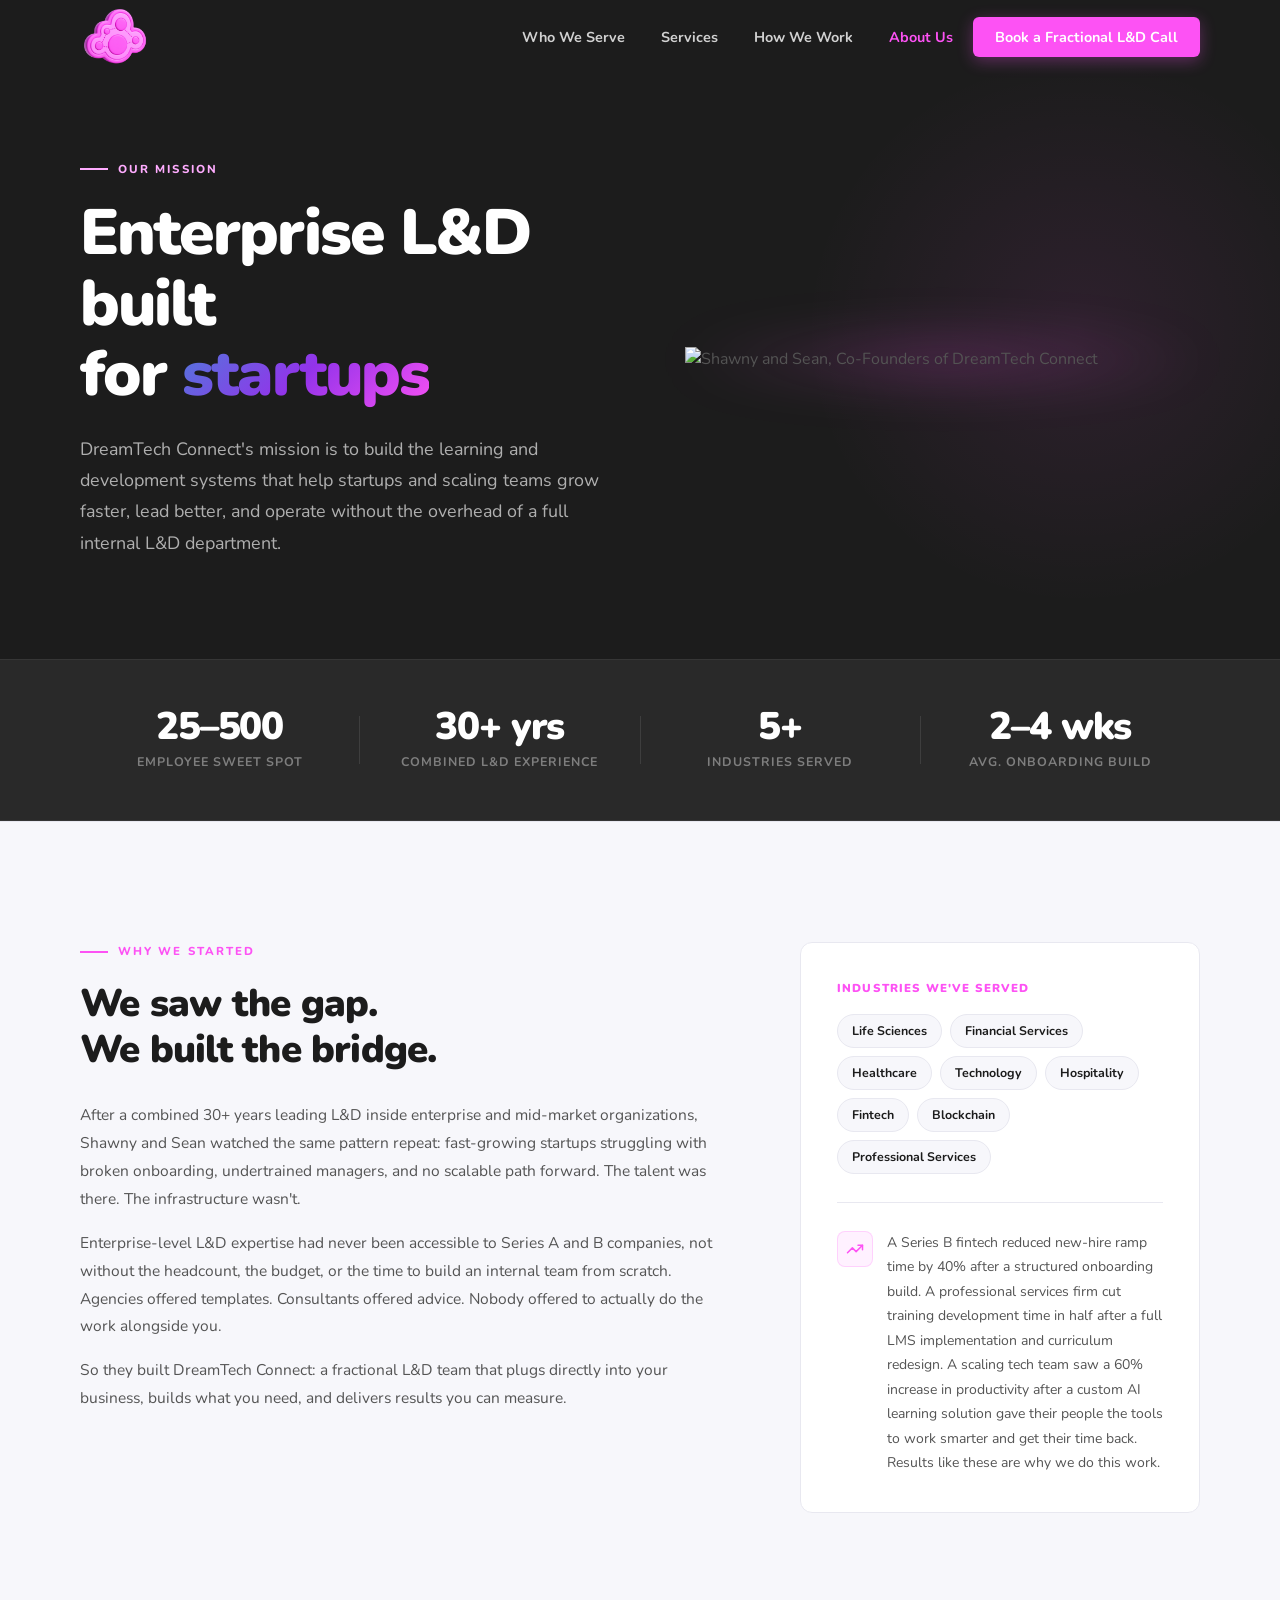
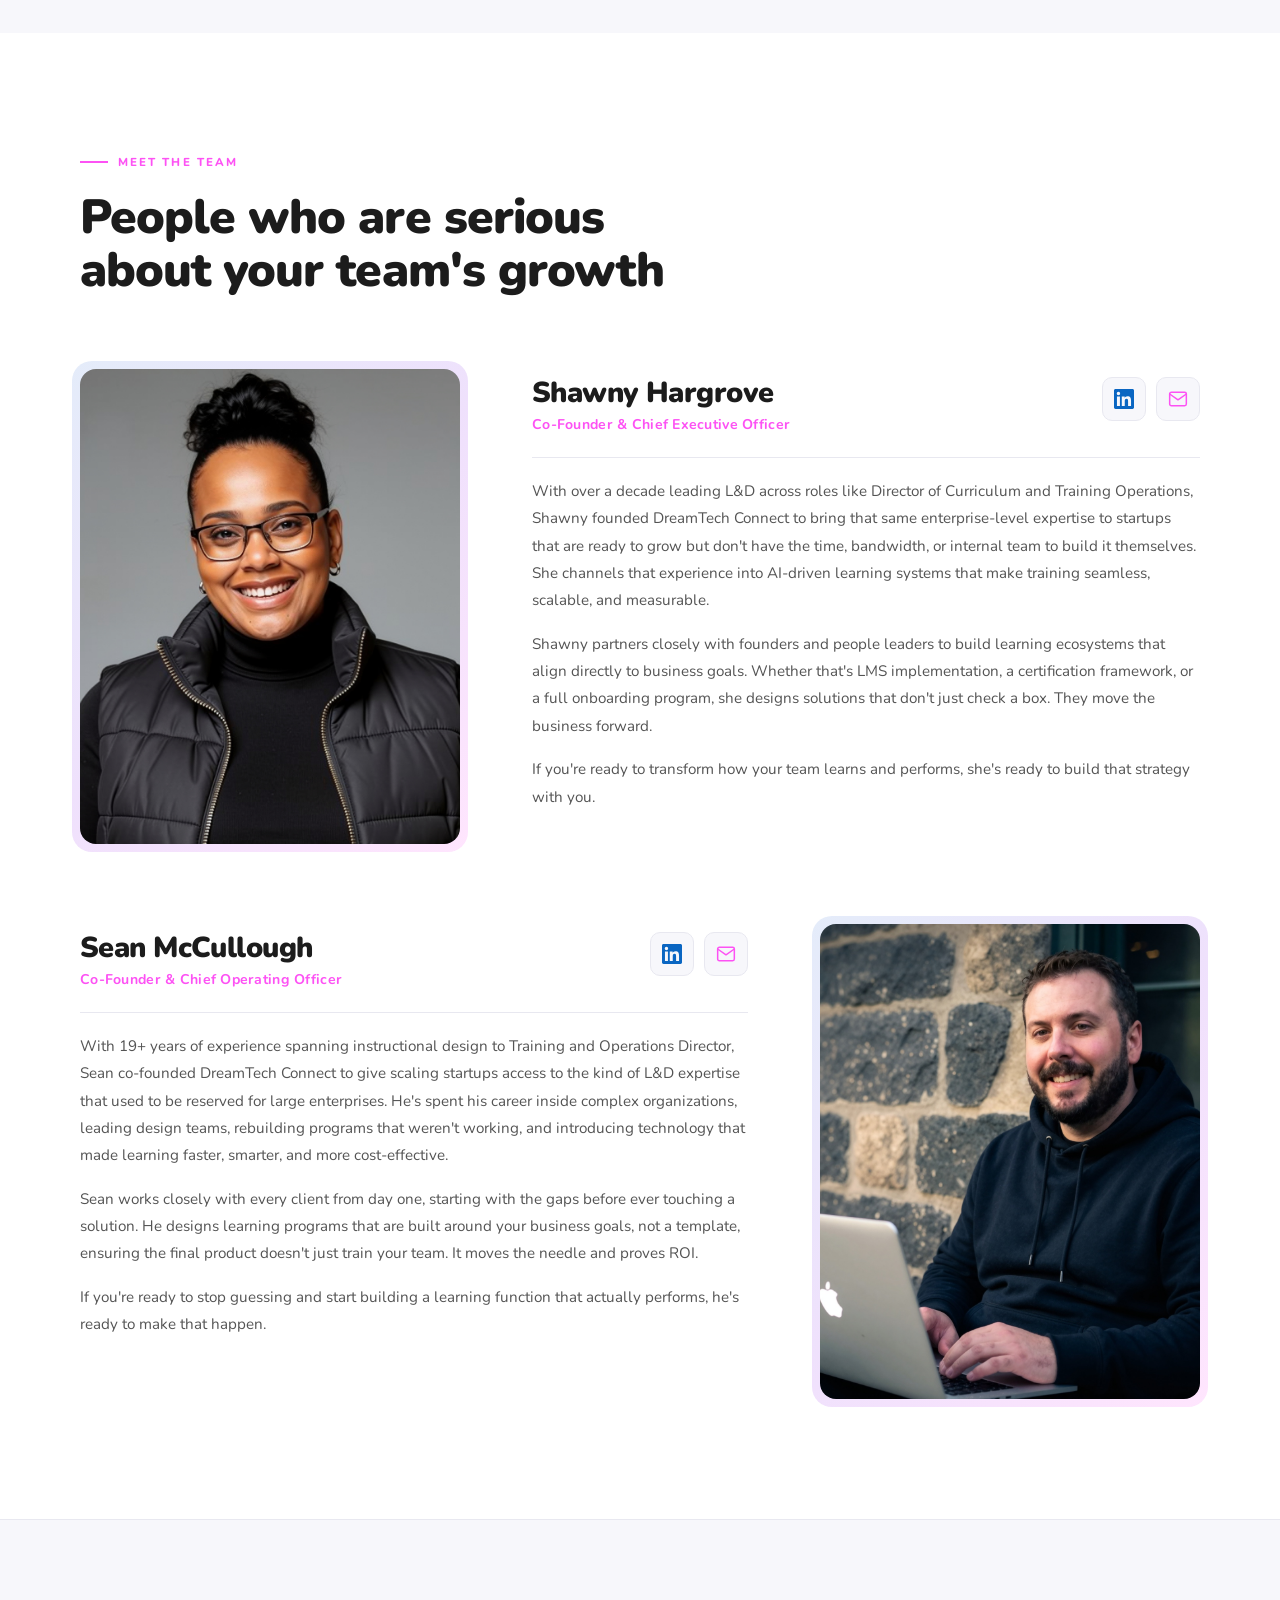
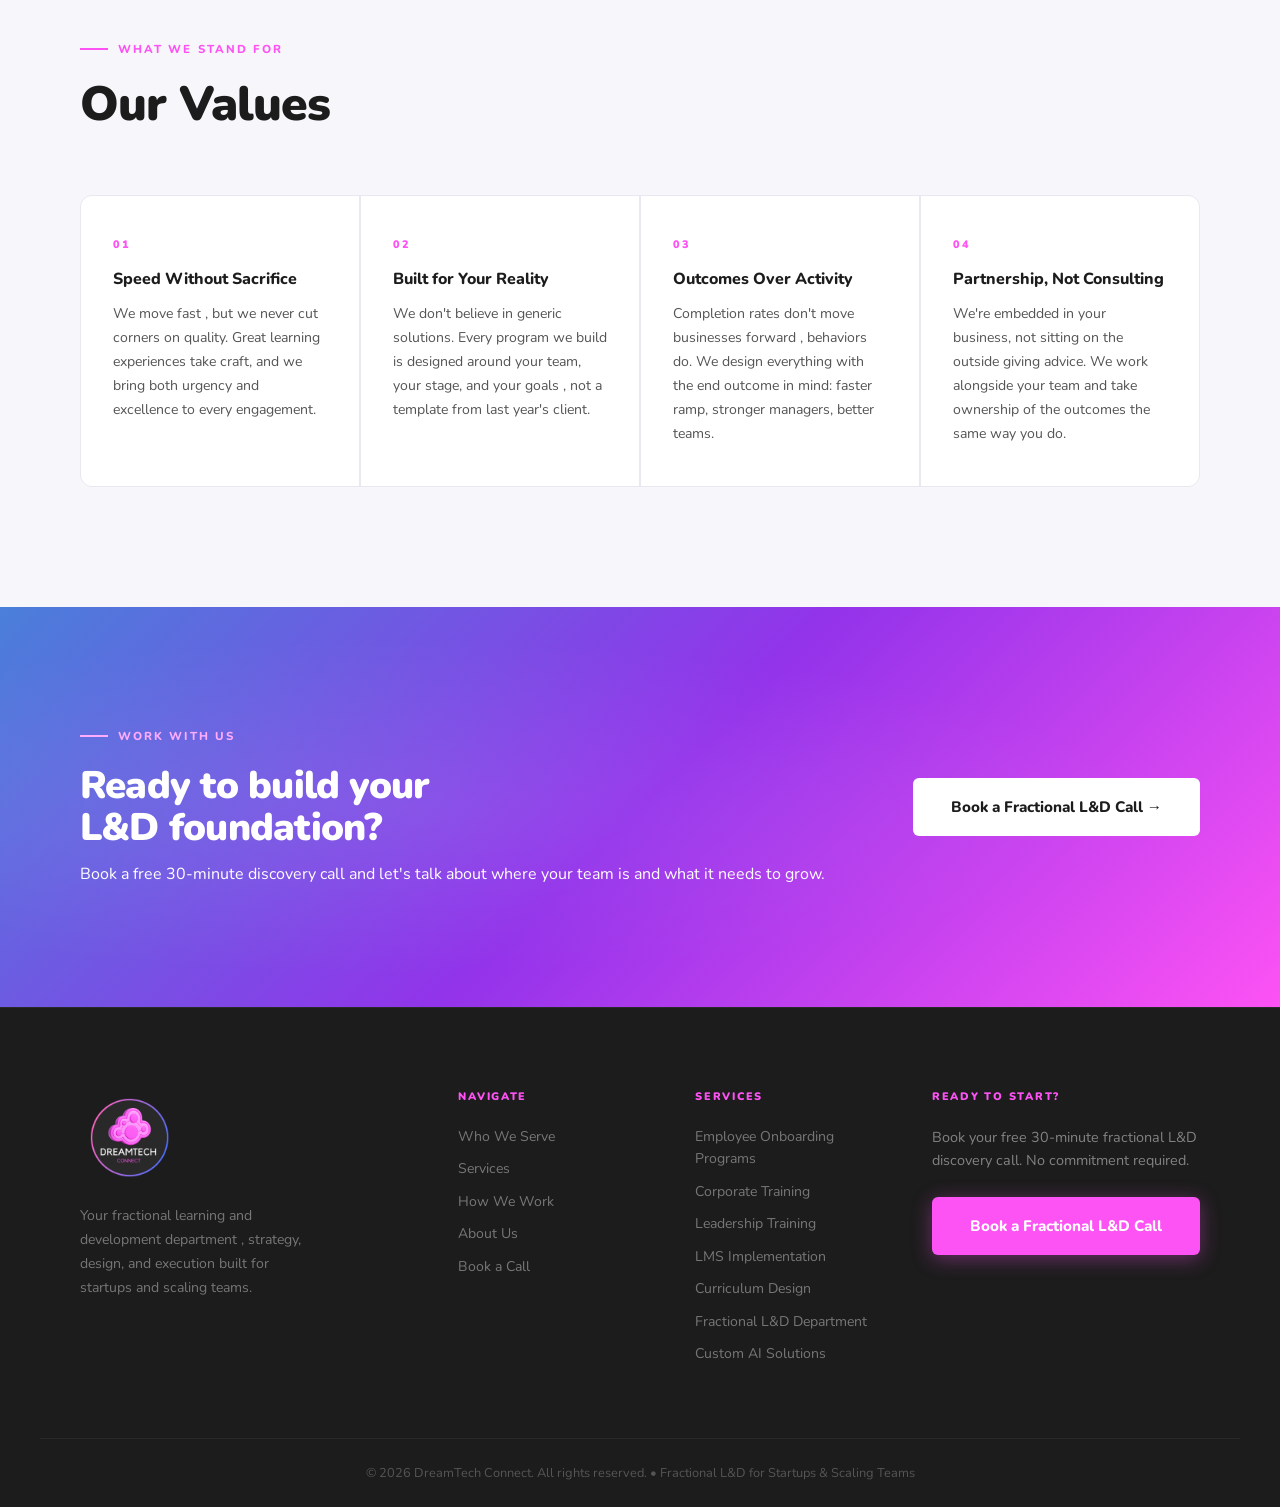
==== commit 056e590f: "Add AI solution 60% productivity outcome to proof section Co-Authored-By: Claude Sonnet 4.6 <noreply" ====
--- a/about.html
+++ b/about.html
@@ -100,7 +100,7 @@
             <div class="proof-outcome-icon">
               <svg viewBox="0 0 24 24" fill="none" stroke="currentColor" stroke-width="2" stroke-linecap="round" stroke-linejoin="round"><polyline points="22 7 13.5 15.5 8.5 10.5 2 17"/><polyline points="16 7 22 7 22 13"/></svg>
             </div>
-            <p>A Series B fintech reduced new-hire ramp time by 40% after a structured onboarding build. A professional services firm cut training development time in half after a full LMS implementation and curriculum redesign. Results like these are why we do this work.</p>
+            <p>A Series B fintech reduced new-hire ramp time by 40% after a structured onboarding build. A professional services firm cut training development time in half after a full LMS implementation and curriculum redesign. A scaling tech team saw a 60% increase in productivity after a custom AI learning solution gave their people the tools to work smarter and get their time back. Results like these are why we do this work.</p>
           </div>
         </div>
       </div>
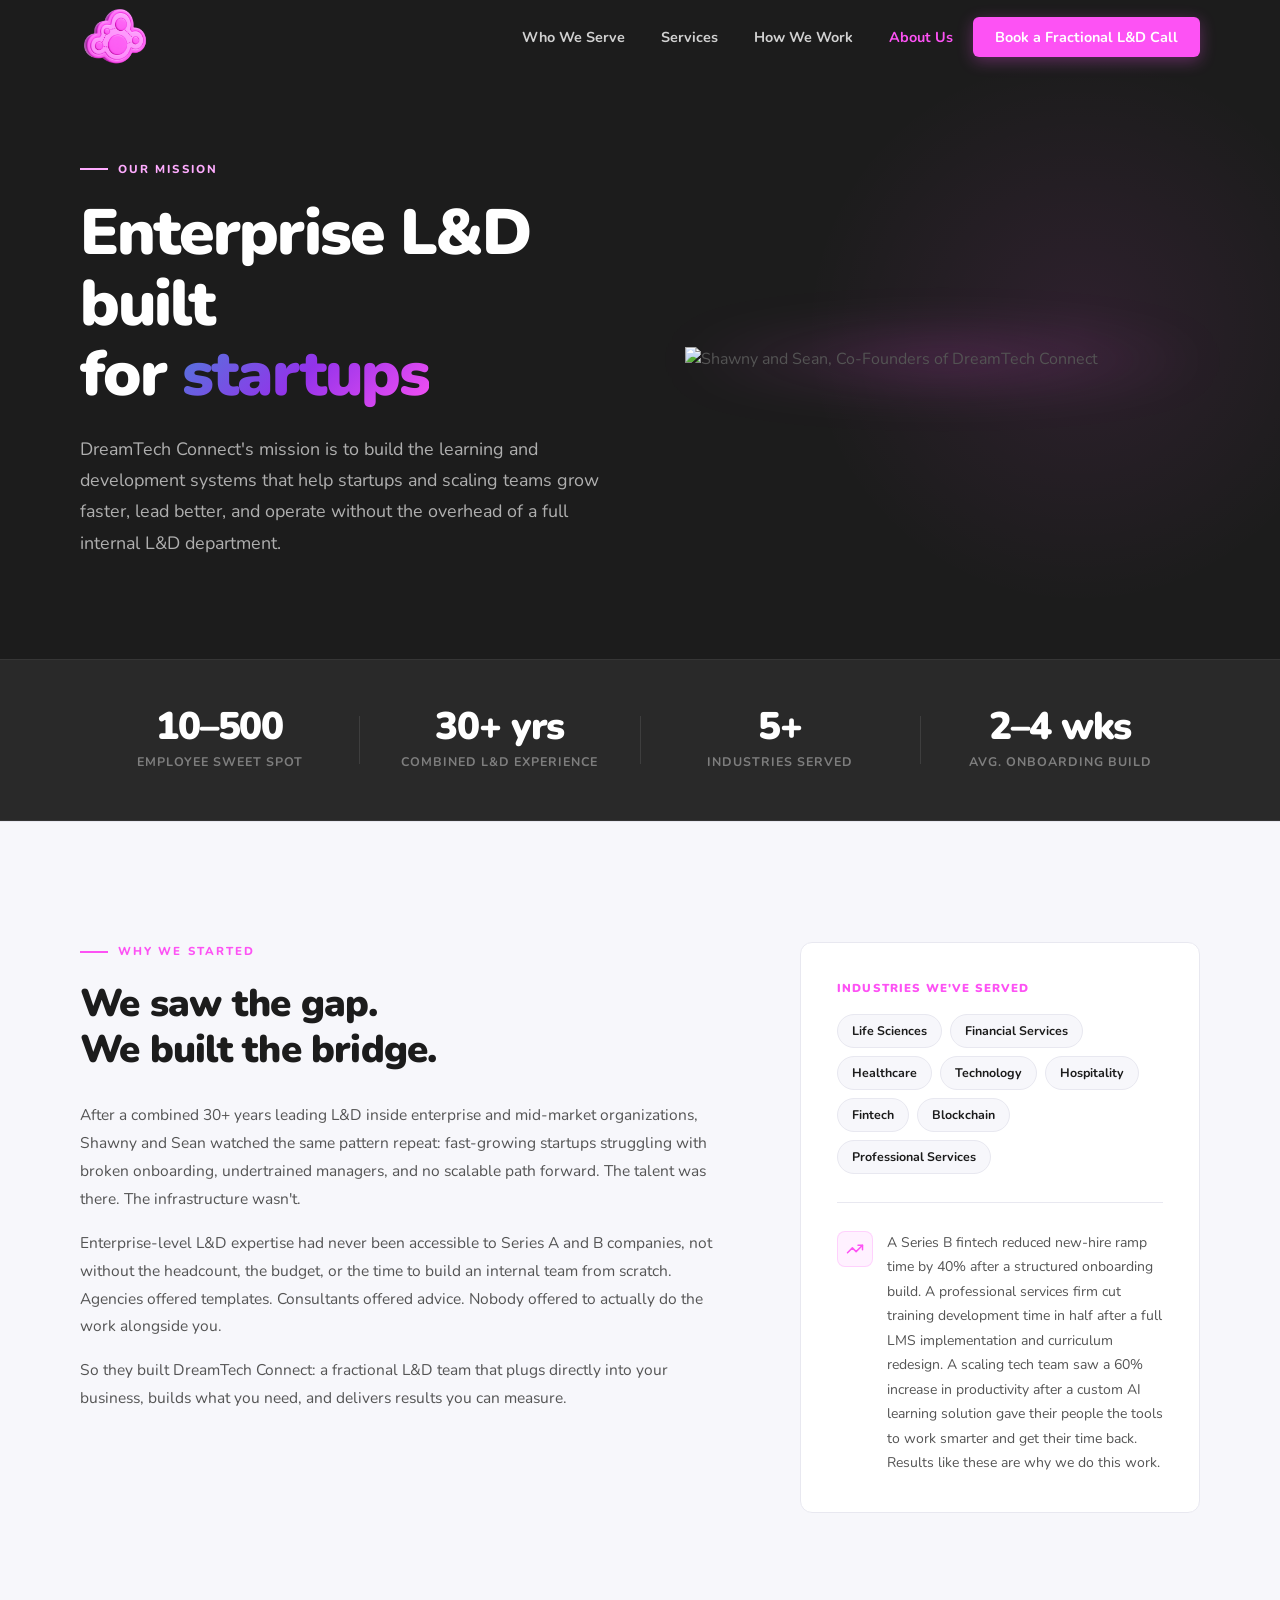
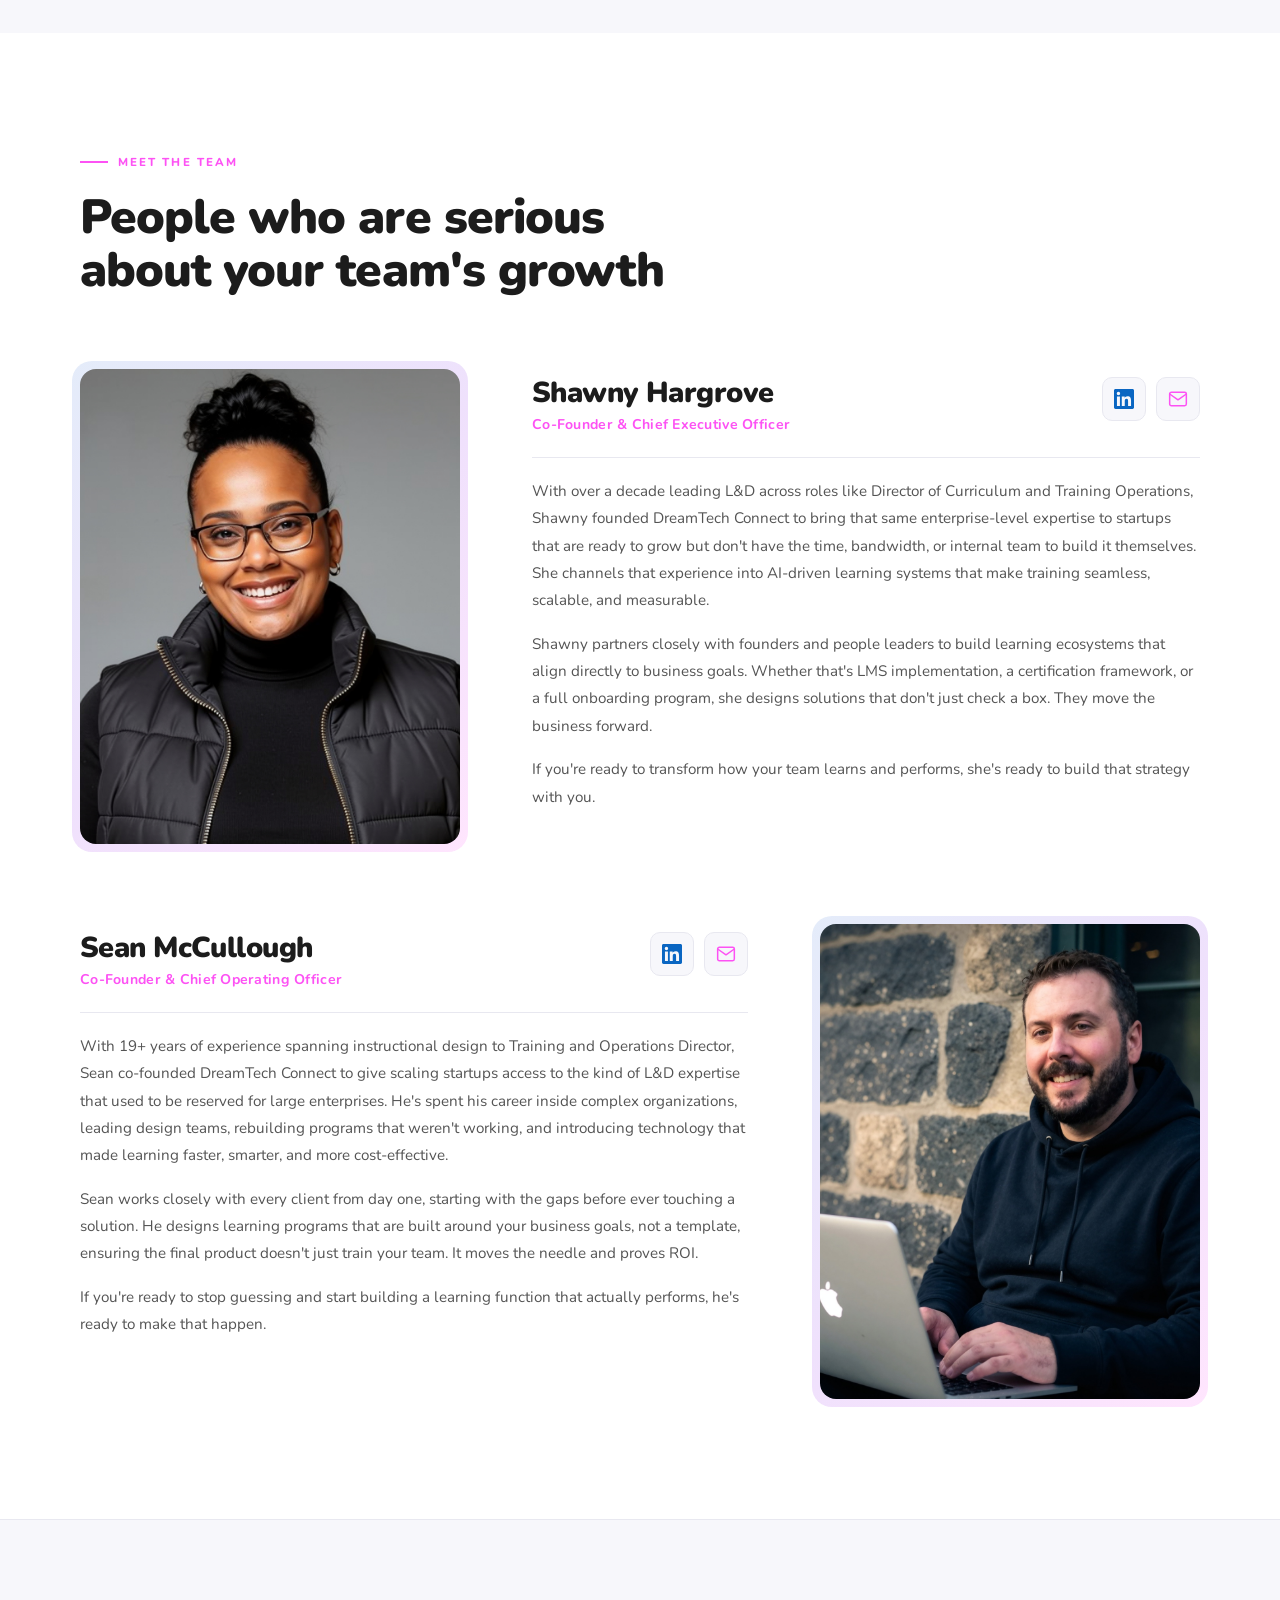
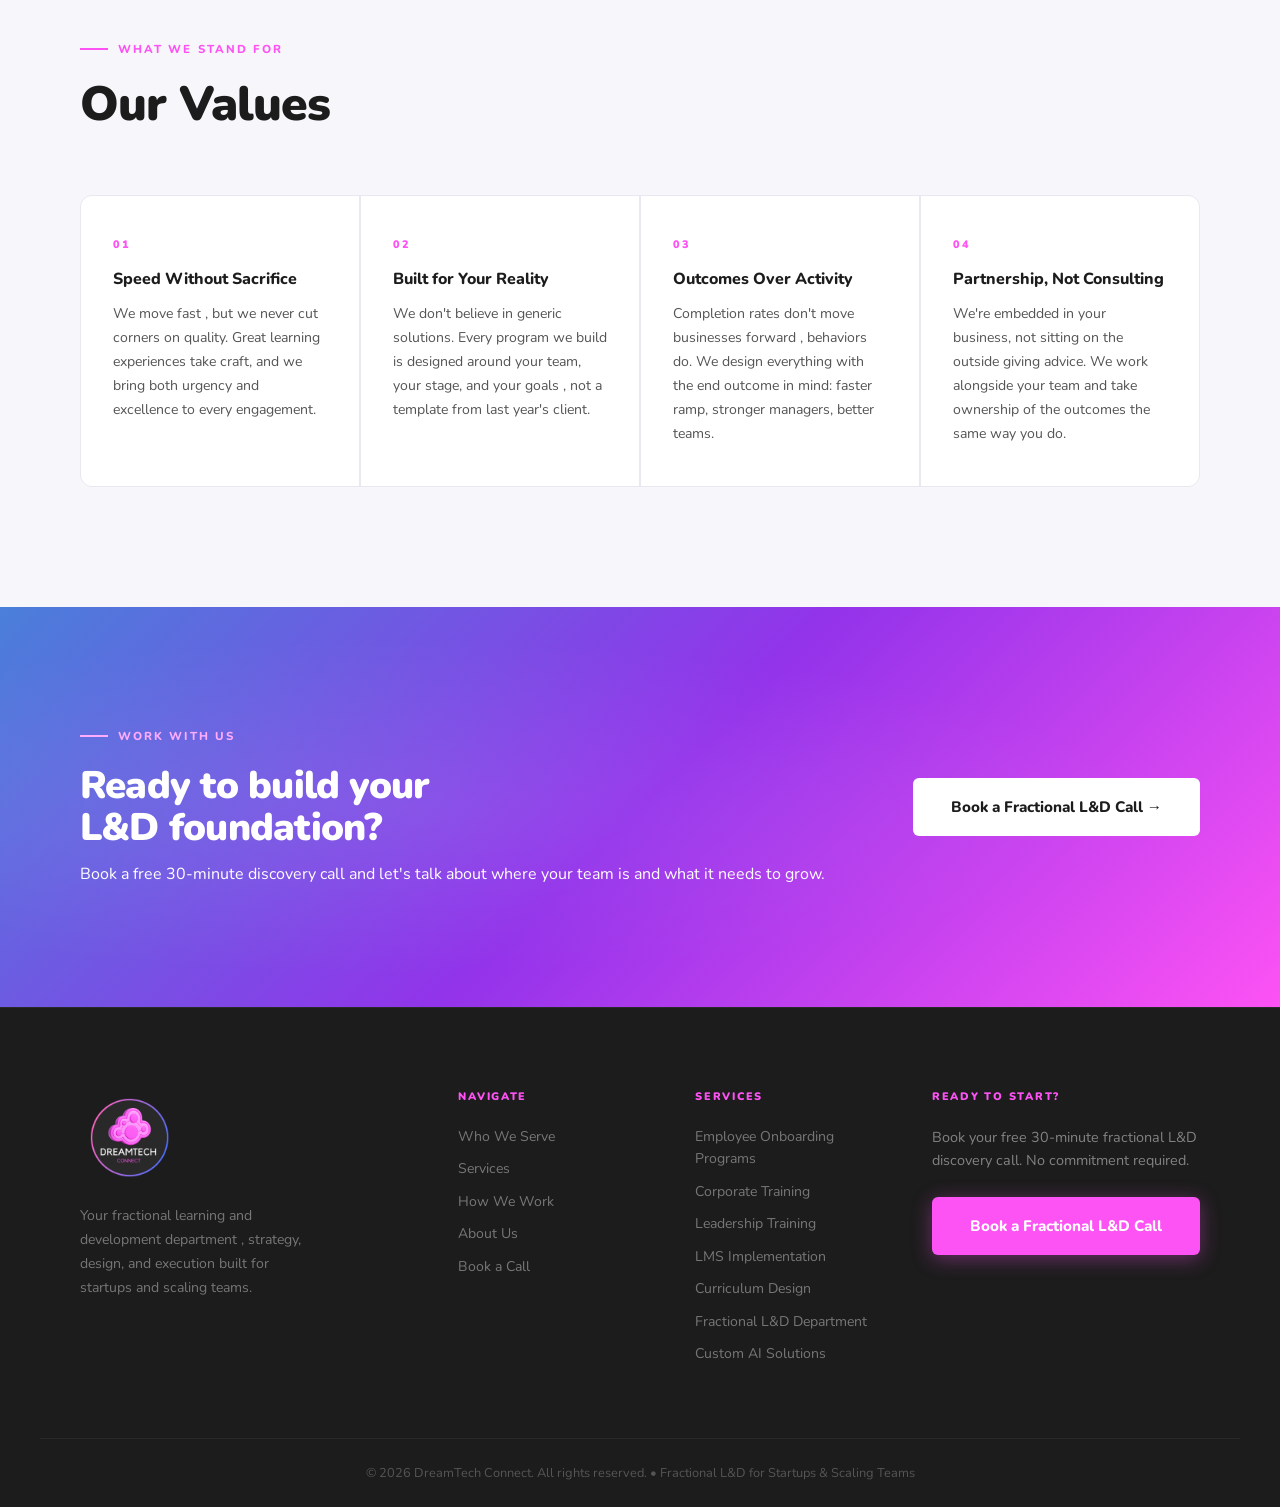
==== commit 13494a20: "Update employee range from 25-500 to 10-500 across site Co-Authored-By: Claude Sonnet 4.6 <noreply@a" ====
--- a/about.html
+++ b/about.html
@@ -52,7 +52,7 @@
   <div class="mission-strip">
     <div class="container mission-inner">
       <div class="mission-stat">
-        <span class="stat-num">25–500</span>
+        <span class="stat-num">10–500</span>
         <span class="stat-label">Employee sweet spot</span>
       </div>
       <div class="mission-divider"></div>
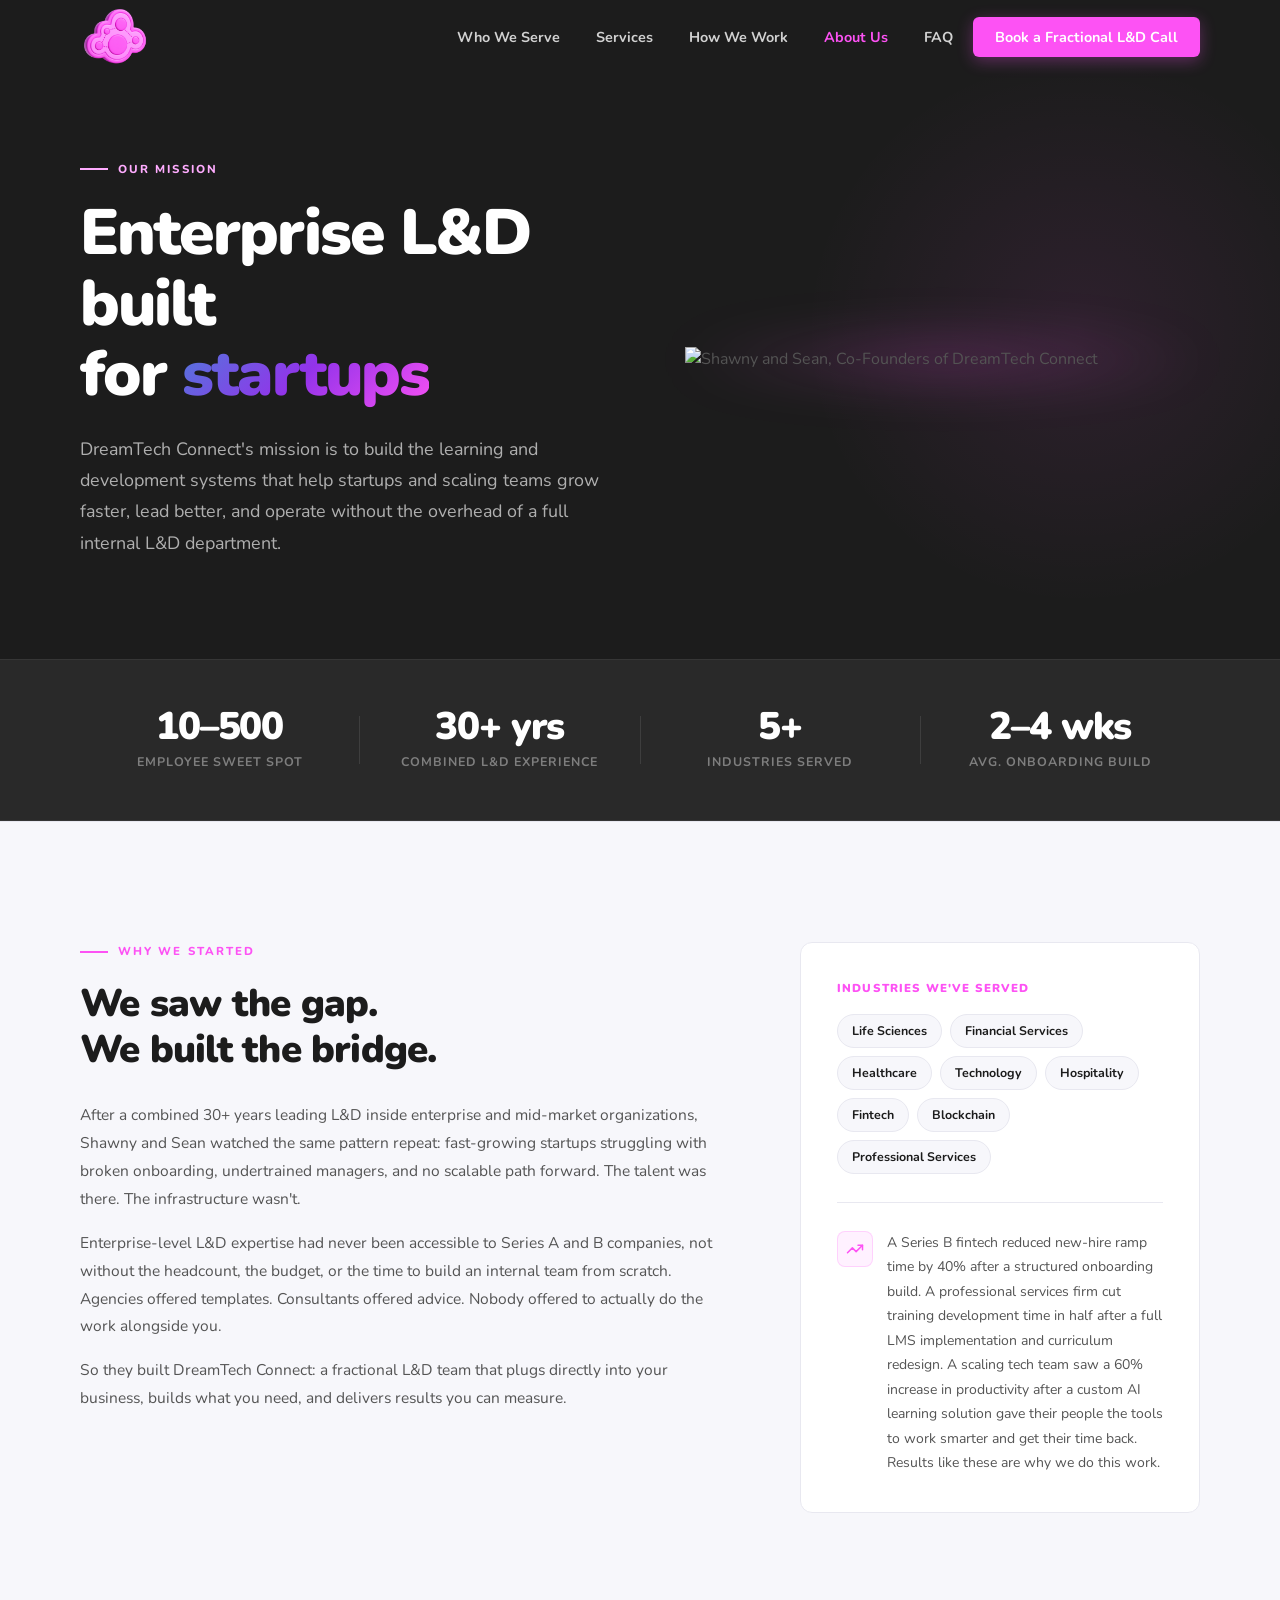
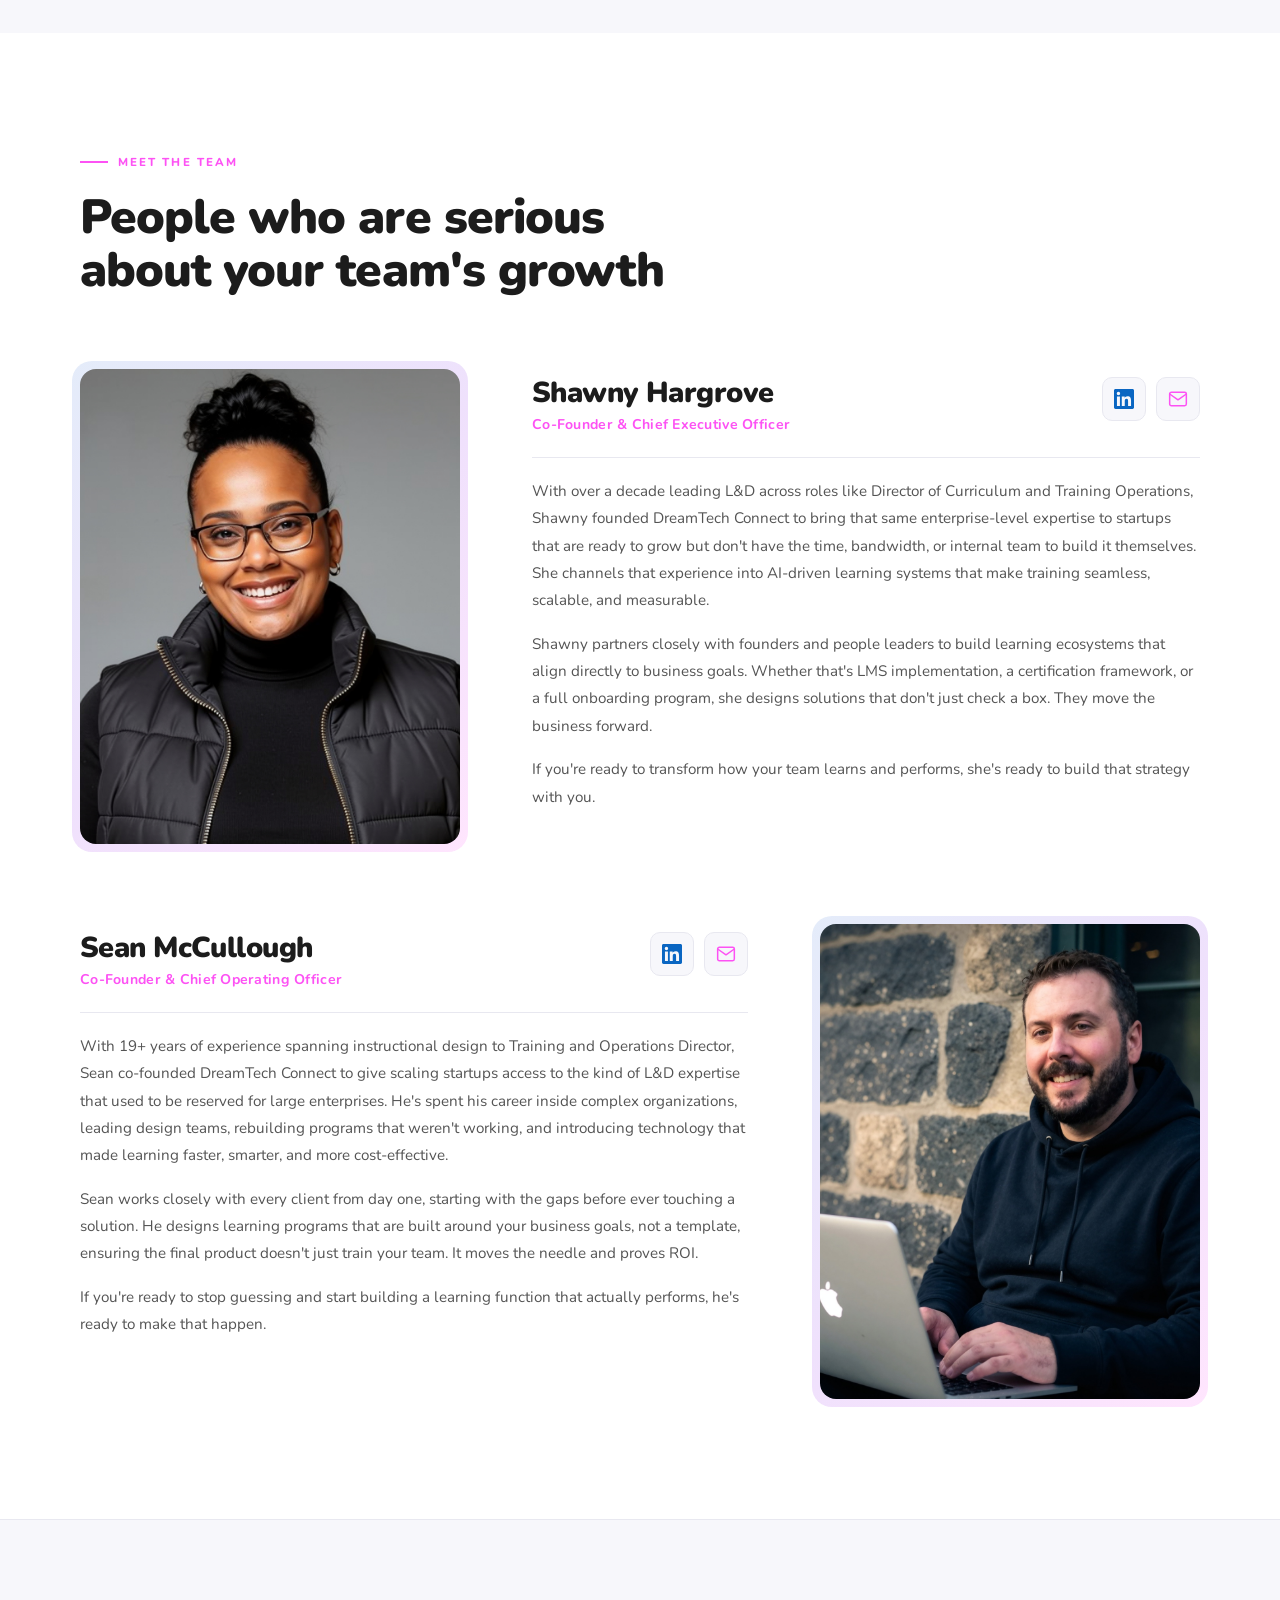
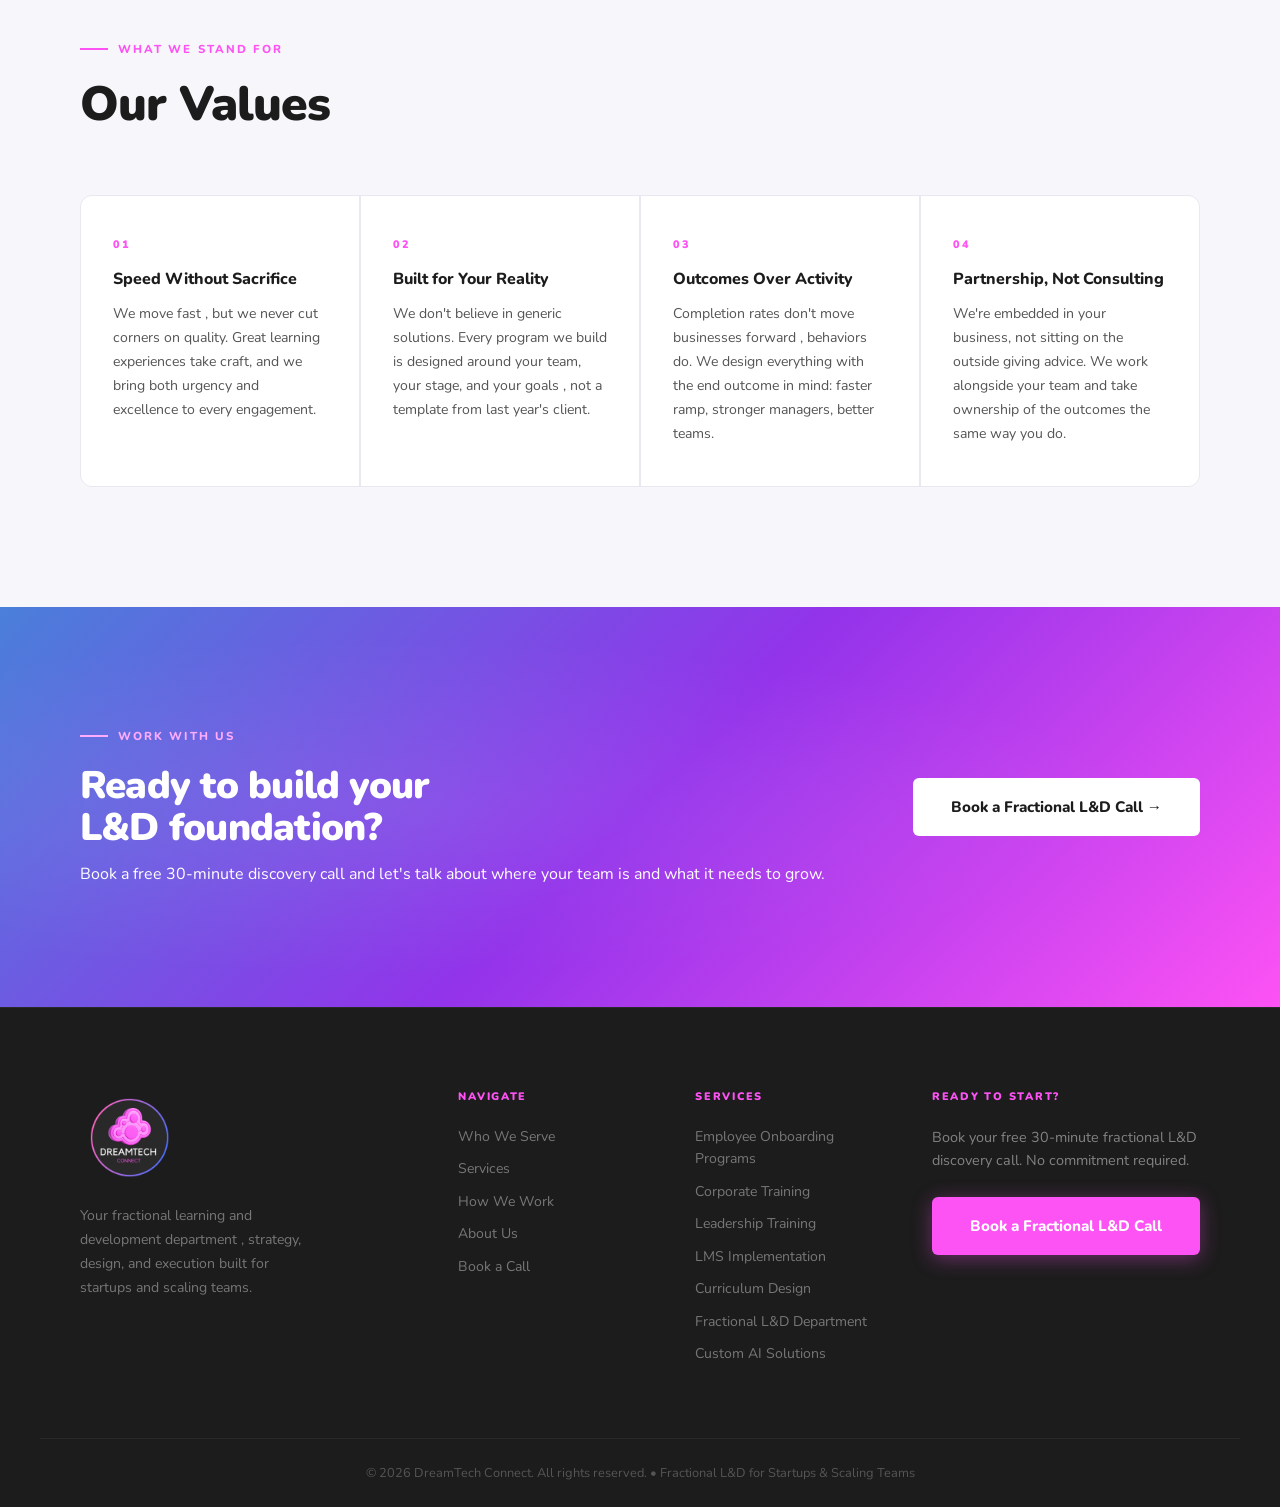
==== commit d2415b8d: "Add missing FAQ nav link to about page Co-Authored-By: Claude Sonnet 4.6 <noreply@anthropic.com>" ====
--- a/about.html
+++ b/about.html
@@ -27,6 +27,7 @@
         <li><a href="index.html#services">Services</a></li>
         <li><a href="index.html#how">How We Work</a></li>
         <li><a href="about.html" class="active">About Us</a></li>
+        <li><a href="index.html#faq">FAQ</a></li>
         <li><a href="index.html#book" class="nav-cta">Book a Fractional L&D Call</a></li>
       </ul>
     </div>
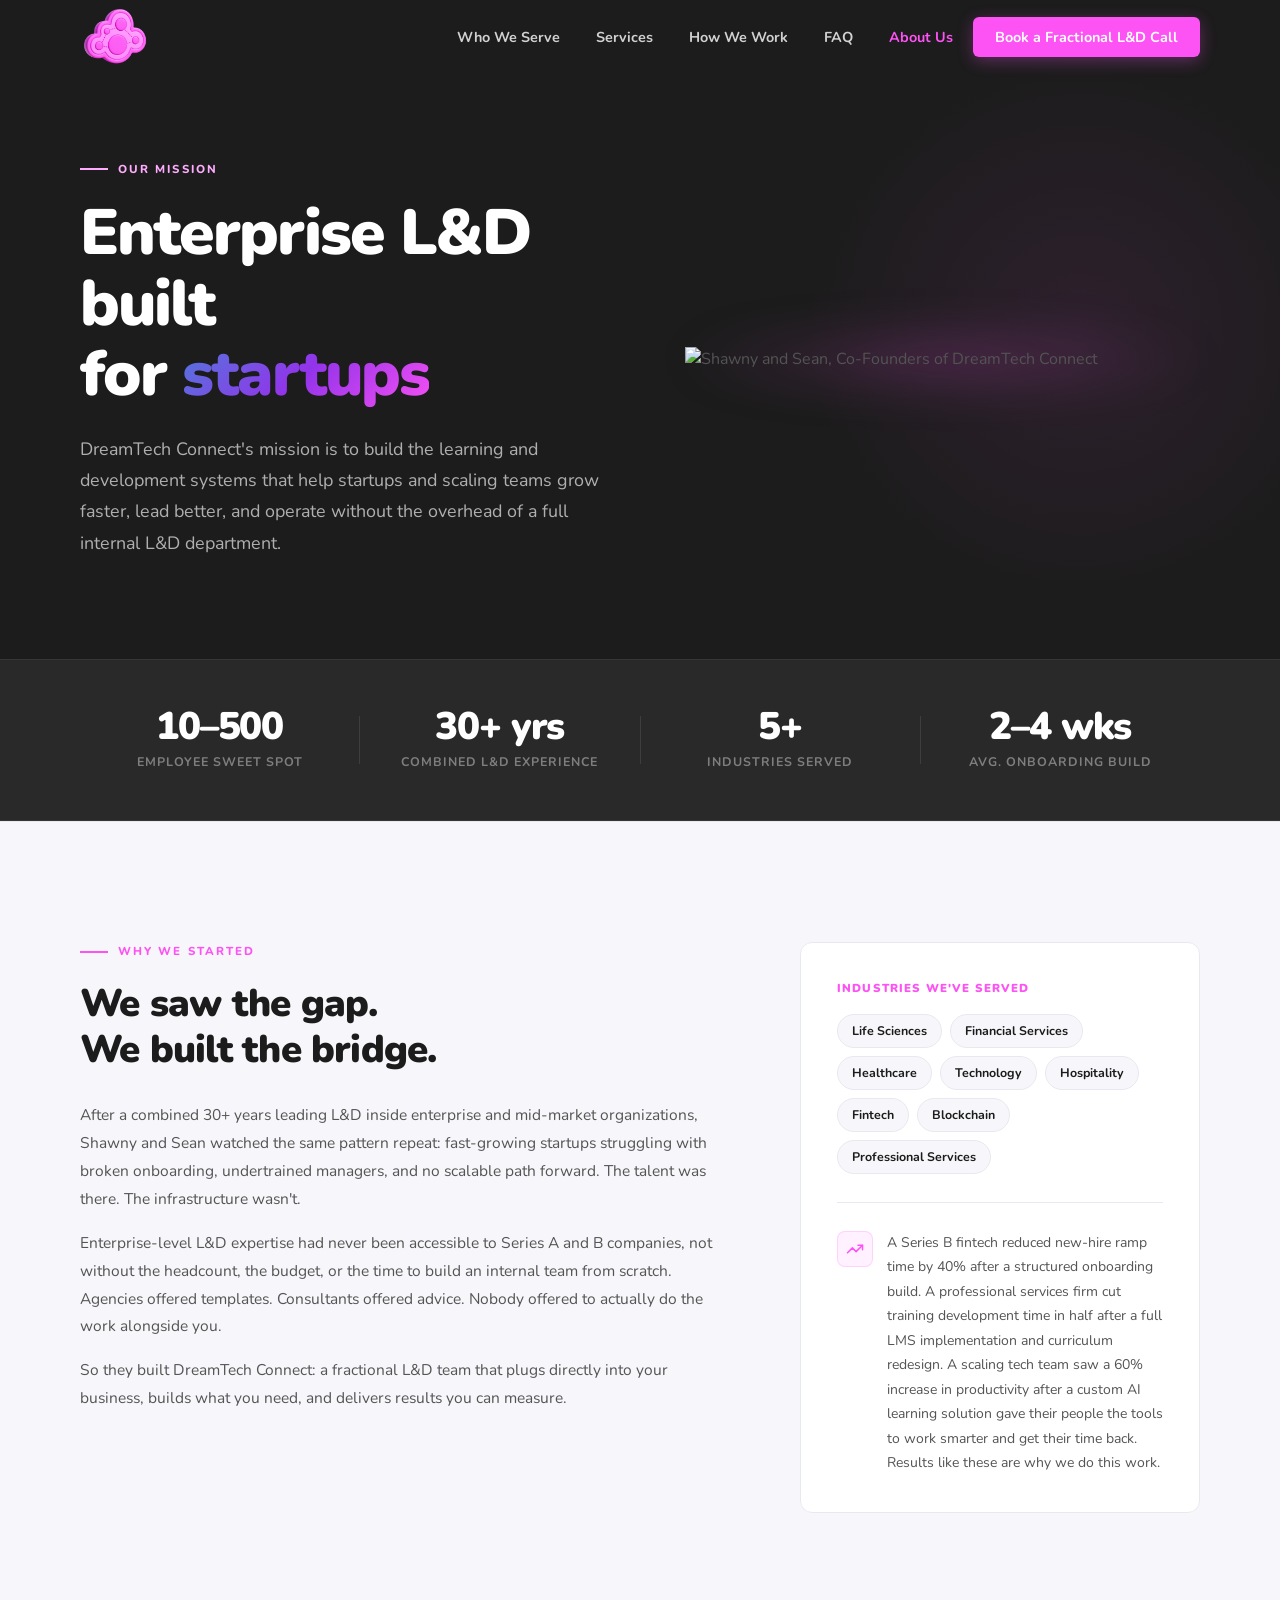
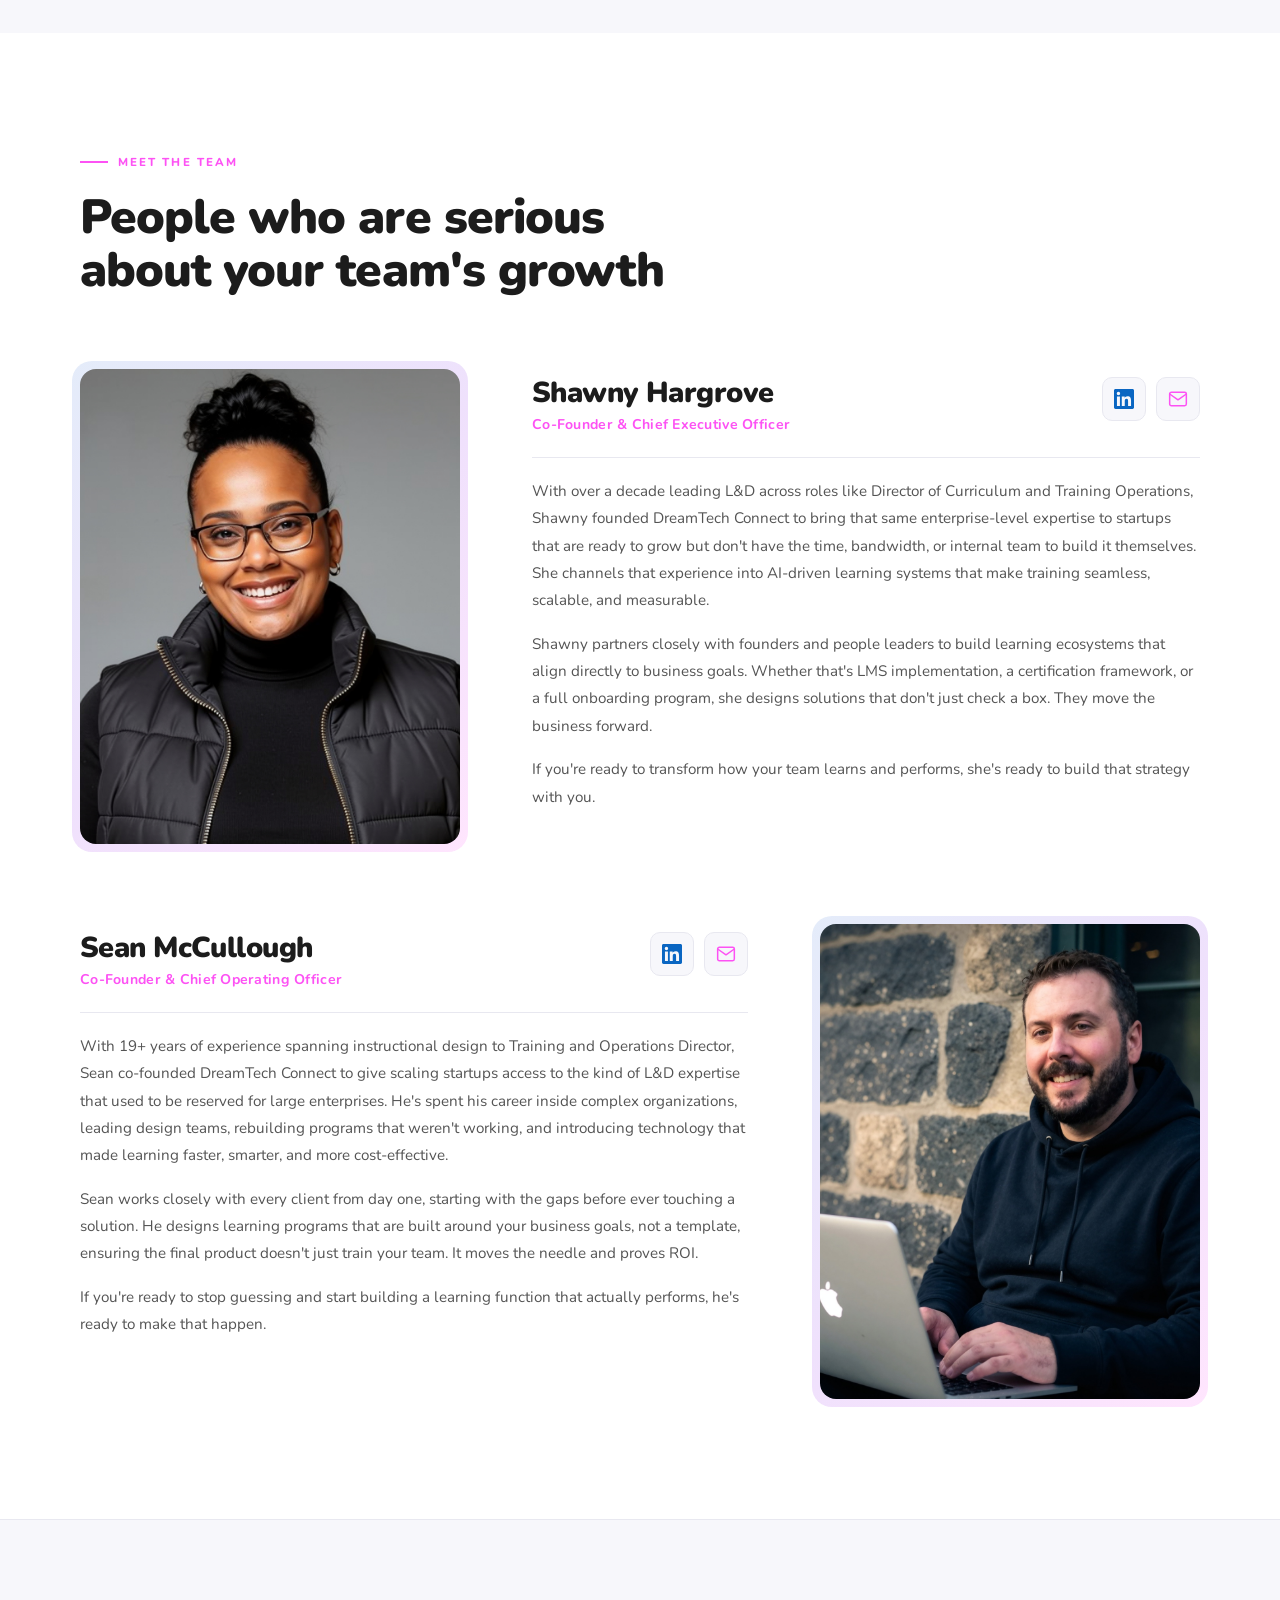
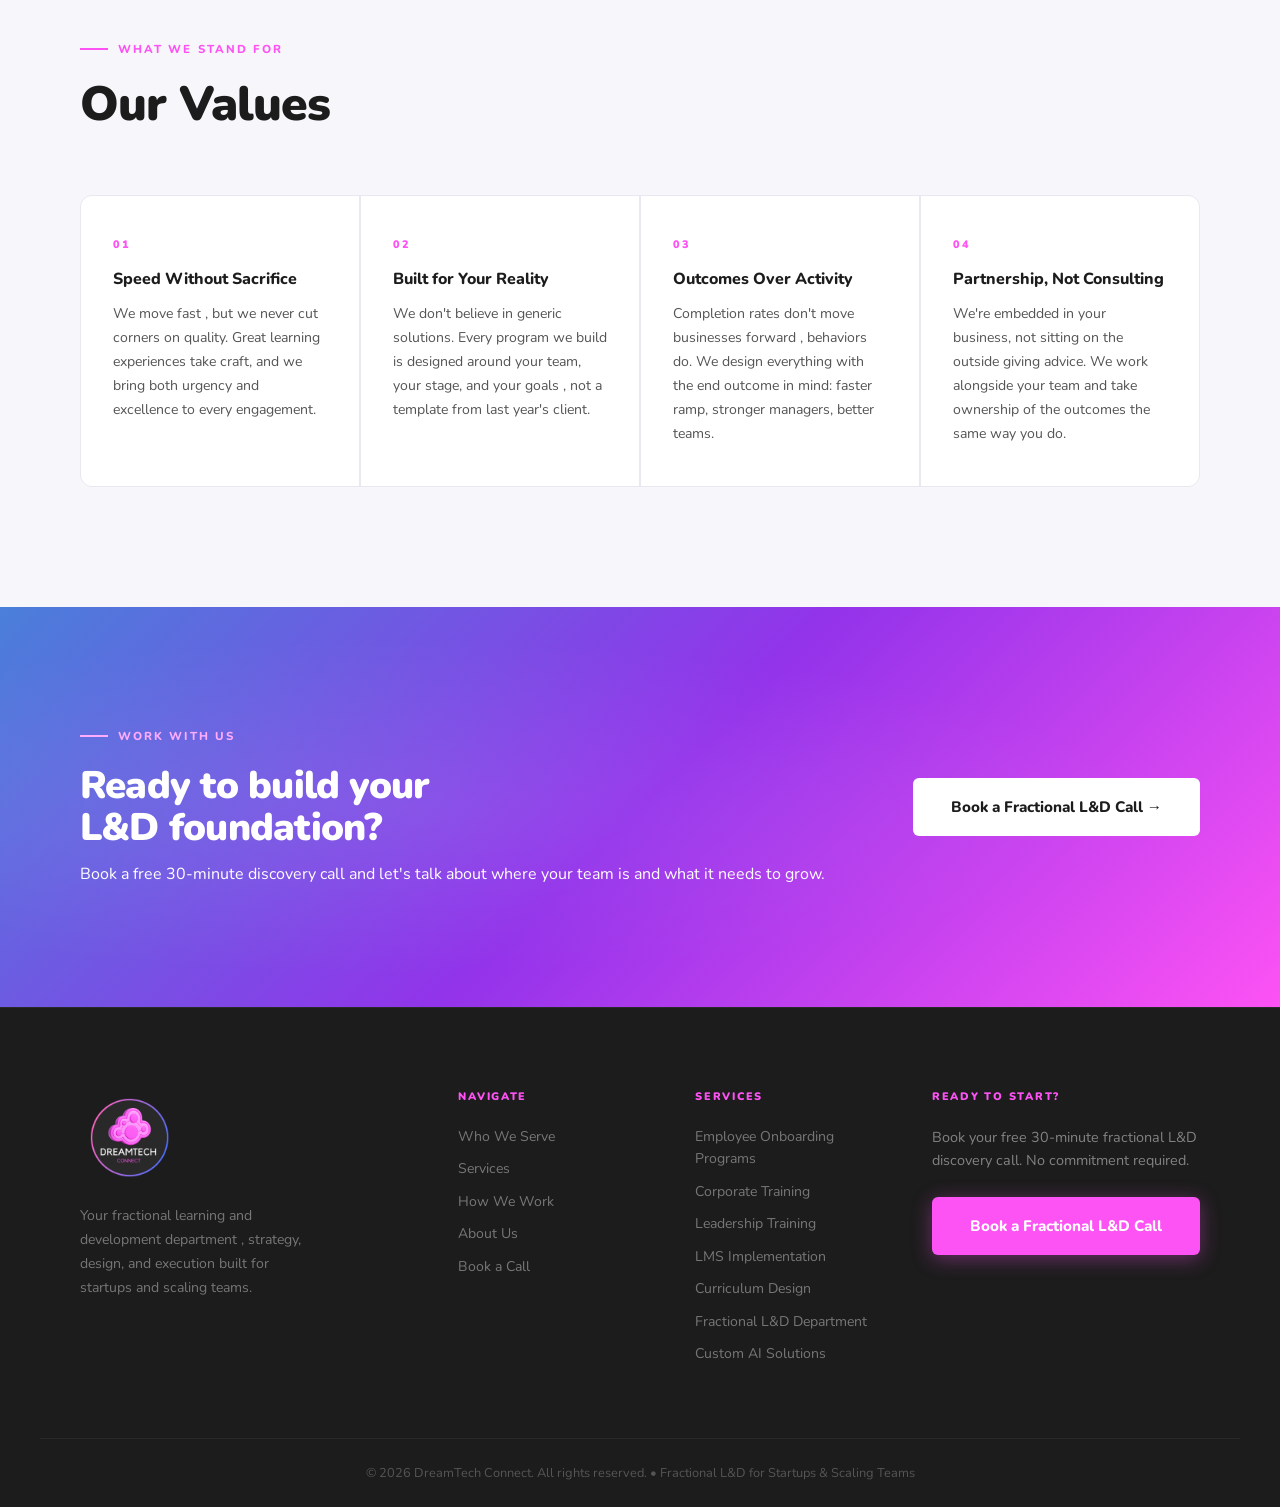
==== commit 381231be: "Move FAQ nav link before About Us on about page Co-Authored-By: Claude Sonnet 4.6 <noreply@anthropic" ====
--- a/about.html
+++ b/about.html
@@ -26,8 +26,8 @@
         <li><a href="index.html#who">Who We Serve</a></li>
         <li><a href="index.html#services">Services</a></li>
         <li><a href="index.html#how">How We Work</a></li>
+        <li><a href="index.html#faq">FAQ</a></li>
         <li><a href="about.html" class="active">About Us</a></li>
-        <li><a href="index.html#faq">FAQ</a></li>
         <li><a href="index.html#book" class="nav-cta">Book a Fractional L&D Call</a></li>
       </ul>
     </div>
--- a/Stylesheet.css
+++ b/Stylesheet.css
@@ -575,6 +575,43 @@
   font-size: 0.88rem;
   color: var(--text);
   line-height: 1.7;
+}
+
+.service-tagline {
+  font-size: 0.82rem !important;
+  font-weight: 800 !important;
+  color: var(--pink) !important;
+  text-transform: uppercase;
+  letter-spacing: 0.06em;
+  margin-bottom: 10px !important;
+}
+
+.service-list {
+  list-style: none;
+  padding: 0;
+  margin: 18px 0 0;
+  display: flex;
+  flex-direction: column;
+  gap: 10px;
+}
+
+.service-list li {
+  font-size: 0.86rem;
+  color: var(--text);
+  line-height: 1.5;
+  padding-left: 18px;
+  position: relative;
+}
+
+.service-list li::before {
+  content: '';
+  position: absolute;
+  left: 0;
+  top: 8px;
+  width: 6px;
+  height: 6px;
+  border-radius: 50%;
+  background: var(--pink);
 }
 
 .service-badge {
